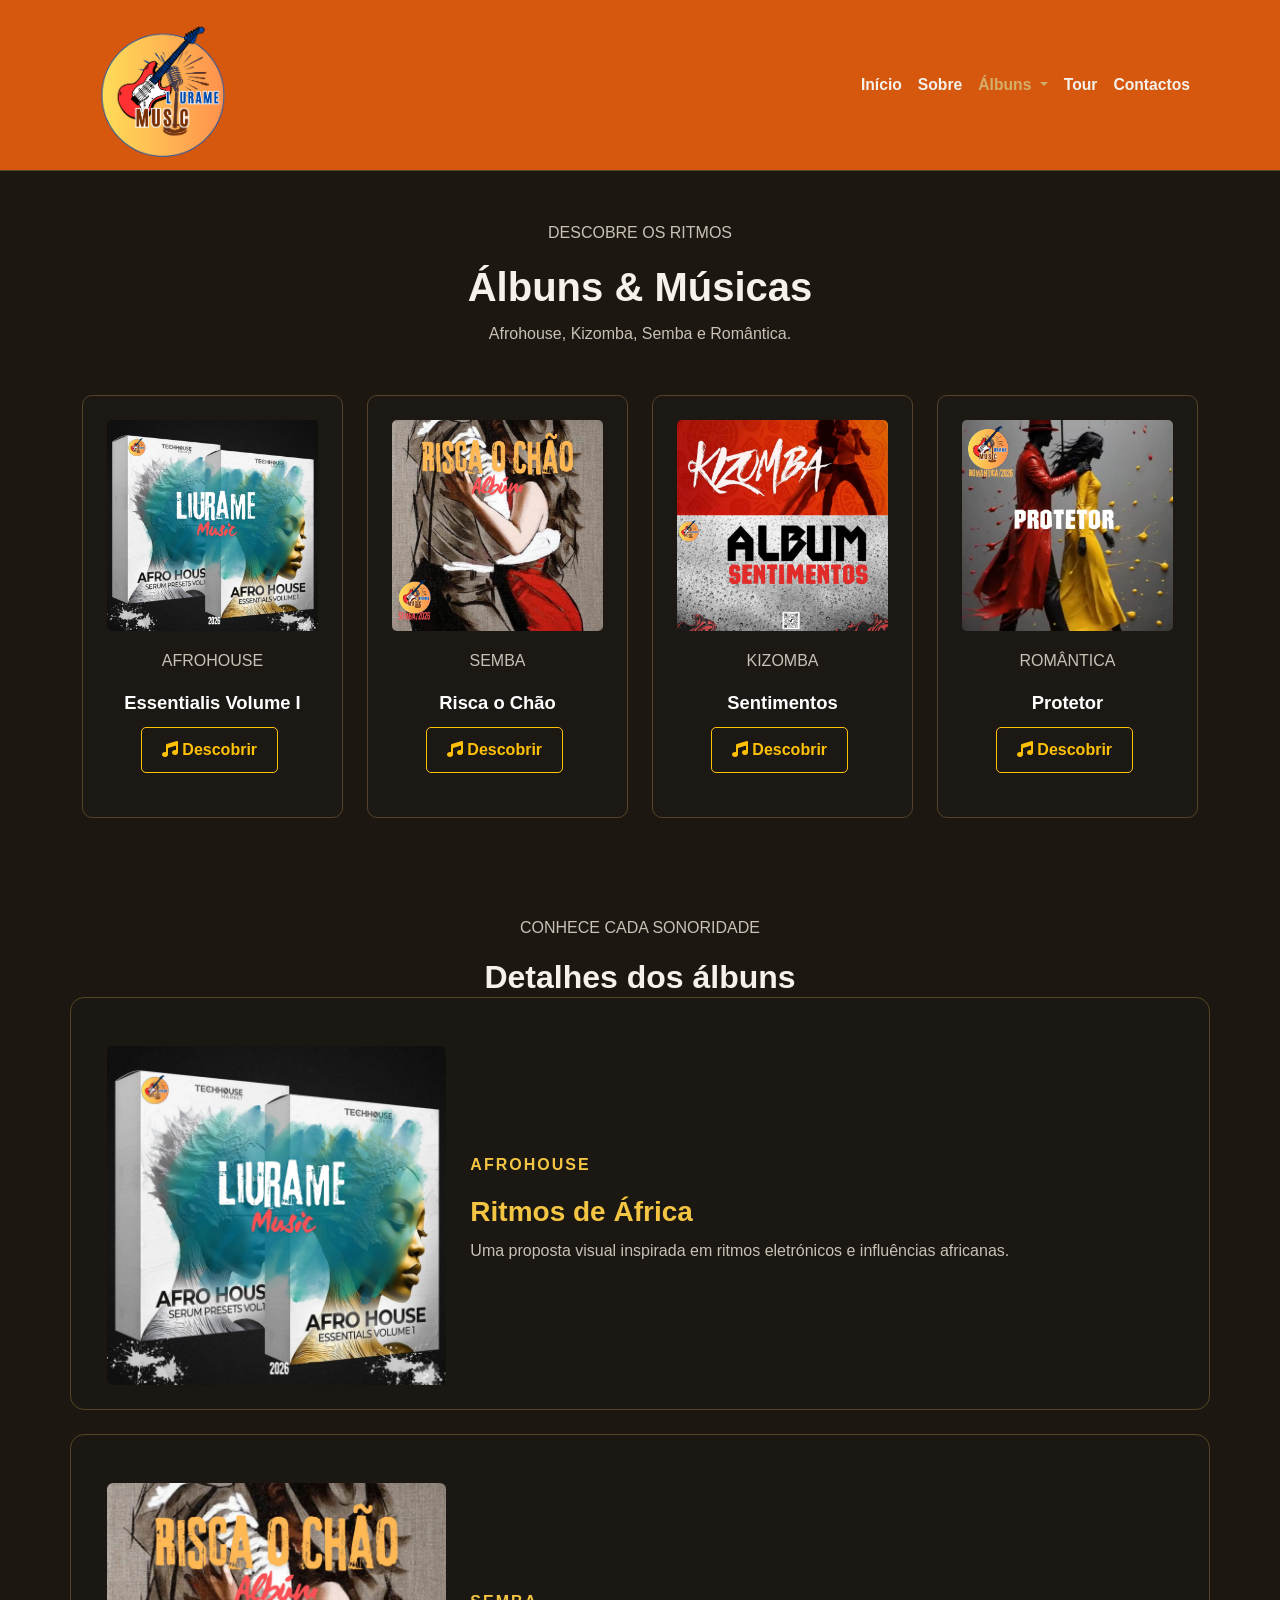
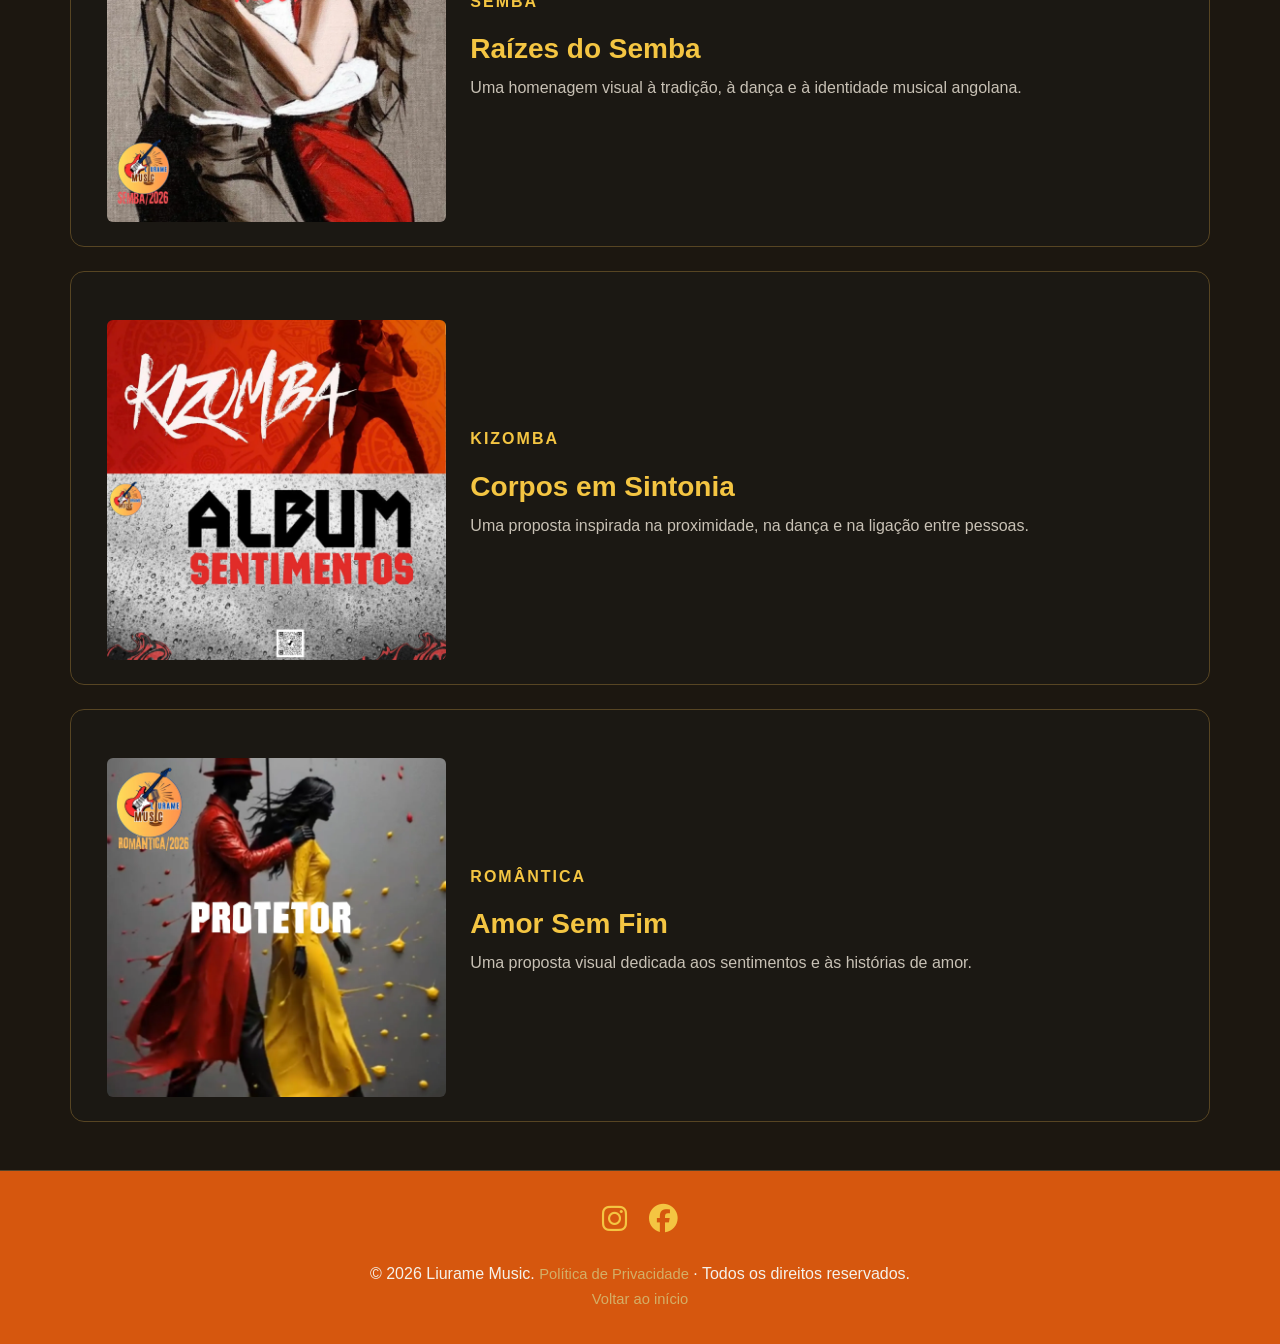
==== albuns.html @ 67ee85dd "melhoramento css1" ====
<!DOCTYPE html>
<html lang="pt">

<head>
  <meta charset="UTF-8">
  <meta name="viewport" content="width=device-width, initial-scale=1.0">

  <title>Álbuns e Músicas | Liurame Music</title>
  <meta name="description"
    content="Explora os estilos musicais da Liurame Music: Afrohouse, Semba, Kizomba e música romântica.">

  <!-- Bootstrap -->
  <link href="https://cdn.jsdelivr.net/npm/bootstrap@5.3.3/dist/css/bootstrap.min.css" rel="stylesheet">

  <!-- Font Awesome -->
  <link rel="stylesheet" href="https://cdnjs.cloudflare.com/ajax/libs/font-awesome/6.5.2/css/all.min.css">

  <!-- CSS personalizado -->
  <link rel="stylesheet" href="musica.css">

  <!-- JavaScript -->
  <script src="musica.js" defer></script>
</head>

<body class="pagina-albuns">

  <!-- CABEÇALHO E MENU -->
  <header>
    <nav class="navbar navbar-expand-lg navbar-dark">
      <div class="container">

        <a class="navbar-brand" href="index.html">
          <img src="imagens/logotipos/logolimusic7.png" alt="Logótipo oficial da Liurame Music" class="logo">
        </a>

        <button class="navbar-toggler" type="button" data-bs-toggle="collapse" data-bs-target="#menuPrincipal"
          aria-controls="menuPrincipal" aria-expanded="false" aria-label="Abrir menu">
          <span class="navbar-toggler-icon"></span>
        </button>

        <div class="collapse navbar-collapse" id="menuPrincipal">
          <ul class="navbar-nav ms-auto">
            <li class="nav-item"><a class="nav-link" href="index.html">Início</a></li>
            <li class="nav-item"><a class="nav-link" href="sobre.html">Sobre</a></li>

            <li class="nav-item dropdown">
              <a class="nav-link dropdown-toggle active" href="albuns.html" id="menuAlbuns" role="button"
                data-bs-toggle="dropdown" aria-expanded="false">
                Álbuns
              </a>

              <ul class="dropdown-menu dropdown-menu-dark" aria-labelledby="menuAlbuns">
                <li>
                  <a class="dropdown-item" href="albuns.html">Todos os álbuns</a>
                </li>
                <li>
                  <a class="dropdown-item" href="albuns.html#afrohouse">Afrohouse</a>
                </li>
                <li>
                  <a class="dropdown-item" href="albuns.html#semba">Semba</a>
                </li>
                <li>
                  <a class="dropdown-item" href="albuns.html#kizomba">Kizomba</a>
                </li>
                <li>
                  <a class="dropdown-item" href="albuns.html#romantica">Romântica</a>
                </li>
              </ul>
            </li>

            <li class="nav-item"><a class="nav-link" href="tour.html">Tour</a></li>
            <li class="nav-item"><a class="nav-link" href="contactos.html">Contactos</a></li>
          </ul>
        </div>

      </div>
    </nav>
  </header>

  <!-- CONTEÚDO PRINCIPAL -->
  <main>

    <section class="container py-5">

      <div class="text-center mb-5">
        <p class="text-uppercase">Descobre os ritmos</p>
        <h1>Álbuns &amp; Músicas</h1>
        <p>Afrohouse, Kizomba, Semba e Romântica.</p>
      </div>

      <div class="row g-4">

        <!-- ÁLBUM AFROHOUSE -->
        <div class="col-6 col-lg-3">
          <article class="card cartao-musica h-100">
            <img src="imagens/capas/albumafro.webp" class="card-img-top"
              alt="Capa ilustrativa do álbum Ritmos de África" loading="lazy">
            <div class="card-body text-center">
              <p class="text-uppercase">Afrohouse</p>
              <h2 class="h5 card-title">Essentialis Volume I </h2>
              <a href="#afrohouse" class="btn btn-outline-warning">
                <i class="fas fa-music"></i> Descobrir
              </a>
            </div>
          </article>
        </div>

        <!-- ÁLBUM SEMBA -->
        <div class="col-6 col-lg-3">
          <article class="card cartao-musica h-100">
            <img src="imagens/capas/albumsemba.webp" class="card-img-top"
              alt="Capa ilustrativa do álbum Raízes do Semba" loading="lazy">
            <div class="card-body text-center">
              <p class="text-uppercase">Semba</p>
              <h2 class="h5 card-title">Risca o Chão</h2>
              <a href="#semba" class="btn btn-outline-warning">
                <i class="fas fa-music"></i> Descobrir
              </a>
            </div>
          </article>
        </div>

        <!-- ÁLBUM KIZOMBA -->
        <div class="col-6 col-lg-3">
          <article class="card cartao-musica h-100">
            <img src="imagens/capas/albumkizomba.webp" class="card-img-top"
              alt="Capa ilustrativa do álbum Corpos em Sintonia" loading="lazy">
            <div class="card-body text-center">
              <p class="text-uppercase">Kizomba</p>
              <h2 class="h5 card-title">Sentimentos</h2>
              <a href="#kizomba" class="btn btn-outline-warning">
                <i class="fas fa-music"></i> Descobrir
              </a>
            </div>
          </article>
        </div>

        <!-- ÁLBUM ROMÂNTICO -->
        <div class="col-6 col-lg-3">
          <article class="card cartao-musica h-100">
            <img src="imagens/capas/albumromantica.webp" class="card-img-top"
              alt="Capa ilustrativa do álbum Amor Sem Fim" loading="lazy">
            <div class="card-body text-center">
              <p class="text-uppercase">Romântica</p>
              <h2 class="h5 card-title">Protetor</h2>
              <a href="#romantica" class="btn btn-outline-warning">
                <i class="fas fa-music"></i> Descobrir
              </a>
            </div>
          </article>
        </div>

      </div>
      <!--
      <p class="text-center mt-4 small">
        Títulos ilustrativos criados para este projeto académico.
      </p> -->

    </section>

    <section class="container py-5" id="detalhes-albuns">
      <div class="text-center mb-4">
        <p class="text-uppercase">Conhece cada sonoridade</p>
        <h2>Detalhes dos álbuns</h2>
      </div>

      <article id="afrohouse" class="detalhe-album row align-items-center g-4 mb-5">
        <div class="col-md-4">
          <img src="imagens/capas/albumafro.webp" class="img-fluid rounded" alt="Capa ilustrativa de Ritmos de África">
        </div>
        <div class="col-md-8">
          <p>AFROHOUSE</p>
          <h3>Ritmos de África</h3>
          <p>Uma proposta visual inspirada em ritmos eletrónicos e influências africanas.</p>
        </div>
      </article>

      <article id="semba" class="detalhe-album row align-items-center g-4 mb-5">
        <div class="col-md-4">
          <img src="imagens/capas/albumsemba.webp" class="img-fluid rounded" alt="Capa ilustrativa de Raízes do Semba">
        </div>
        <div class="col-md-8">
          <p>SEMBA</p>
          <h3>Raízes do Semba</h3>
          <p>Uma homenagem visual à tradição, à dança e à identidade musical angolana.</p>
        </div>
      </article>

      <article id="kizomba" class="detalhe-album row align-items-center g-4 mb-5">
        <div class="col-md-4">
          <img src="imagens/capas/albumkizomba.webp" class="img-fluid rounded"
            alt="Capa ilustrativa de Corpos em Sintonia">
        </div>
        <div class="col-md-8">
          <p>KIZOMBA</p>
          <h3>Corpos em Sintonia</h3>
          <p>Uma proposta inspirada na proximidade, na dança e na ligação entre pessoas.</p>
        </div>
      </article>

      <article id="romantica" class="detalhe-album row align-items-center g-4">
        <div class="col-md-4">
          <img src="imagens/capas/albumromantica.webp" class="img-fluid rounded" alt="Capa ilustrativa de Amor Sem Fim">
        </div>
        <div class="col-md-8">
          <p>ROMÂNTICA</p>
          <h3>Amor Sem Fim</h3>
          <p>Uma proposta visual dedicada aos sentimentos e às histórias de amor.</p>
        </div>
      </article>


    </section>

  </main>

  <!-- RODAPÉ -->
  <footer class="rodape text-center py-4">
    <div class="redes-sociais mb-3">
      <a href="https://www.instagram.com/liuramesabores?igsh=MXJxaG44bmI0d2Y3aQ==" target="_blank"
        rel="noopener noreferrer" aria-label="Instagram de Liurame Music">
        <i class="fa-brands fa-instagram"></i>
      </a>

      <a href="https://www.facebook.com/liurame" target="_blank" rel="noopener noreferrer"
        aria-label="Facebook de Liurame Music">
        <i class="fa-brands fa-facebook"></i>
      </a>
    </div>
    © <span id="ano_atual"></span> Liurame Music.
    <a href="documentos/politica-privacidade.pdf" target="_blank" rel="noopener noreferrer">Política de
      Privacidade</a> · Todos os direitos reservados.
    <p><a href="index.html" class="text-decoration-none">Voltar ao início</a></p>
  </footer>

  <!-- Bootstrap JavaScript -->
  <script src="https://cdn.jsdelivr.net/npm/bootstrap@5.3.3/dist/js/bootstrap.bundle.min.js"></script>

</body>

</html>
---- musica.css ----
/* ==========================================
   LIURAME MUSIC — CSS PRINCIPAL
   Tema: escuro, dourado e responsivo
   ========================================== */

/* 1. CORES E CONFIGURAÇÕES */
:root {
  --cor-fundo-body: #11100e;
  --cor-fundo-secundario: #1c1915;
  --cor-dourada: #d4af67;
  --cor-dourada-hover: #f0d18d;
  --cor-texto: #f5f2eb;
  --cor-texto-secundario: #c8c1b5;
  --cor-borda: #554329;
  --cor-rodape: #d6570e;
}

* {
  box-sizing: border-box;
}

html {
  scroll-behavior: smooth;
  scroll-padding-top: 90px;
}

body {
  margin: 0;
  background-color: var(--cor-fundo-body);
  color: var(--cor-texto);
  font-family: Arial, Helvetica, sans-serif;
  font-size: 16px;
  line-height: 1.7;
  overflow-wrap: break-word;
}

img {
  max-width: 100%;
}

h1,
h2,
h3,
h4,
h5 {
  color: var(--cor-texto);
  font-weight: 700;
  line-height: 1.25;
}

h2 {
  margin-bottom: 18px;
}

p {
  color: var(--cor-texto-secundario);
}

a {
  color: var(--cor-dourada);
  text-decoration: none;
  transition: color 0.25s ease;
}

a:hover {
  color: var(--cor-dourada-hover);
}

:focus-visible {
  outline: 2px solid var(--cor-dourada);
  outline-offset: 4px;
}

/* 2. FUNDO INDIVIDUAL DE CADA PÁGINA */

body.pagina-inicio {
  background-color: #d6570e;
}

body.pagina-sobre {
  background-color: #191510;
}

body.pagina-albuns {
  background-color: #1c1710;
}

body.pagina-tour {
  background-color: #17120d;
  color: #f5f5f5;
}

body.pagina-contactos {
  background-color: #111111;
}

/* 3. CABEÇALHO E LOGÓTIPO */

header {
  background-color: #d6570e;
  border-bottom: 1px solid var(--cor-borda);
}

.logo {
  display: block;
  width: 160px;
  max-width: 100%;
  height: auto;
  object-fit: contain;
}

/* 4. MENU DE NAVEGAÇÃO */

.navbar {
  padding: 8px 0;
}

.navbar .nav-link {
  padding: 10px 12px;
  color: var(--cor-texto);
  font-size: 0.98rem;
  font-weight: 600;
  transition: color 0.25s ease;
}

.navbar .nav-link:hover,
.navbar .nav-link:focus,
.navbar .nav-link.active {
  color: var(--cor-dourada) !important;
}

.navbar .navbar-toggler {
  border-color: var(--cor-dourada);
}

.navbar .navbar-toggler:focus {
  box-shadow: 0 0 0 0.2rem rgb(212 175 103 / 30%);
}

.navbar .dropdown-menu {
  background-color: #191510;
  border: 1px solid var(--cor-borda);
  border-radius: 8px;
  padding: 8px;
}

.navbar .dropdown-item {
  padding: 9px 14px;
  color: var(--cor-texto);
  border-radius: 4px;
}

.navbar .dropdown-item:hover,
.navbar .dropdown-item:focus {
  background-color: var(--cor-dourada);
  color: #17120d;
}

/* 5. SECÇÃO PRINCIPAL / HERO */

.hero {
  position: relative;
  padding: 48px 0;
  background: linear-gradient(135deg, #211b12, #11100e);
  border-bottom: 1px solid var(--cor-borda);
}

/* Mantém a imagem inteira, sem a cortar */
.hero img {
  display: block;
  max-width: 100%;
  height: auto;
  object-fit: contain;
}

.hero h1 {
  margin: 10px 0 20px;
  font-size: clamp(2rem, 4.5vw, 4rem);
  line-height: 1.15;
  letter-spacing: -0.7px;
}

.hero h2 {
  font-size: clamp(1.4rem, 3vw, 2.2rem);
}

.hero p {
  max-width: 680px;
}

.pagina-inicio .hero {
  background: linear-gradient(135deg, #211b12, #11100e);
}

.pagina-sobre .hero {
  background: linear-gradient(135deg, #302219, #191510);
}

.pagina-albuns .hero {
  background: linear-gradient(135deg, #251c17, #100f12);
}

.pagina-tour .hero {
  background: linear-gradient(135deg, #382610, #17120d);
}

.pagina-contactos .hero {
  background: linear-gradient(135deg, #292319, #111111);
}

/* 6. TEXTOS DE DESTAQUE */

.texto-destaque {
  margin-bottom: 12px;
  color: var(--cor-dourada);
  font-size: 0.8rem;
  font-weight: 700;
  letter-spacing: 2.5px;
  text-transform: uppercase;
}

.texto-intro {
  max-width: 650px;
  margin-bottom: 24px;
  font-size: 1.08rem;
  line-height: 1.8;
}

/* 7. BOTÕES */

.btn {
  margin: 4px 6px 4px 0;
  padding: 10px 20px;
  border-radius: 5px;
  font-weight: 600;
  transition:
    background-color 0.25s ease,
    color 0.25s ease,
    border-color 0.25s ease,
    transform 0.25s ease;
}

.btn-dourado,
.btn-warning {
  color: #17120d;
  background-color: var(--cor-dourada);
  border-color: var(--cor-dourada);
}

.btn-dourado:hover,
.btn-warning:hover {
  color: #17120d;
  background-color: var(--cor-dourada-hover);
  border-color: var(--cor-dourada-hover);
  transform: translateY(-2px);
}

.btn-outline-light:hover {
  color: #17120d;
}

/* 8. SECÇÕES E ESPAÇAMENTO */

section {
  position: relative;
}

.destaques {
  padding-top: 60px;
  padding-bottom: 65px;
}

.destaques > .text-center {
  margin-bottom: 32px;
}

.redes-destaque {
  padding-top: 40px;
  padding-bottom: 40px;
  background-color: var(--cor-fundo-secundario);
  border-top: 1px solid var(--cor-borda);
  border-bottom: 1px solid var(--cor-borda);
}

/* 9. CARTÕES DE MÚSICA E ÁLBUNS */

.cartao-musica {
  height: 100%;
  padding: 24px;
  background-color: var(--cor-fundo-secundario);
  border: 1px solid var(--cor-borda);
  border-radius: 10px;
  overflow: hidden;
  transition:
    transform 0.25s ease,
    border-color 0.25s ease,
    box-shadow 0.25s ease;
}

.cartao-musica:hover {
  transform: translateY(-4px);
  border-color: var(--cor-dourada);
  box-shadow: 0 10px 24px rgb(0 0 0 / 22%);
}

.cartao-musica img {
  display: block;
  width: 100%;
  height: auto;
  border-radius: 5px;
}

.cartao-musica h3 {
  margin-bottom: 12px;
  font-size: clamp(1.15rem, 2vw, 1.4rem);
  line-height: 1.35;
  overflow-wrap: normal;
  word-break: normal;
  hyphens: none;
}

.cartao-musica p {
  margin-bottom: 18px;
}

.cartao-musica a {
  font-weight: 600;
}

.icone-cartao {
  display: inline-block;
  margin-bottom: 16px;
  color: var(--cor-dourada);
  font-size: 2rem;
}

.card-title {
  color: #ffffff;
  font-size: 1.15rem;
  font-weight: 700;
}

/* 10. REDES SOCIAIS */

.icone-social {
  display: inline-flex;
  width: 46px;
  height: 46px;
  align-items: center;
  justify-content: center;
  margin: 8px 5px 0;
  color: var(--cor-dourada);
  border: 1px solid var(--cor-borda);
  border-radius: 50%;
  font-size: 1.25rem;
  transition: all 0.25s ease;
}

.icone-social:hover {
  color: #17120d;
  background-color: var(--cor-dourada);
  border-color: var(--cor-dourada);
  transform: translateY(-3px);
}

.separador {
  margin: 0 8px;
  color: var(--cor-texto-secundario);
}

/* 11. FORMULÁRIO DE CONTACTOS */

.pagina-contactos .form-label {
  color: var(--cor-texto);
  font-weight: 600;
}

.pagina-contactos .form-control,
.pagina-contactos .form-select {
  min-height: 46px;
  padding: 10px 12px;
  color: #ffffff;
  background-color: #1b1a18;
  border: 1px solid #777064;
  border-radius: 7px;
}

.pagina-contactos textarea.form-control {
  min-height: 140px;
}

.pagina-contactos .form-control::placeholder {
  color: #c4bfb5;
}

.pagina-contactos .form-control:focus,
.pagina-contactos .form-select:focus {
  color: #ffffff;
  background-color: #1b1a18;
  border-color: var(--cor-dourada);
  box-shadow: 0 0 0 0.2rem rgb(212 175 103 / 25%);
}

.pagina-contactos .form-control option,
.pagina-contactos .form-select option {
  color: #ffffff;
  background-color: #1b1a18;
}

#mensagem_sucesso {
  margin-top: 18px;
  padding: 14px;
  color: #d8f3dc;
  background-color: #17351e;
  border: 1px solid #347446;
  border-radius: 6px;
}

/* 12. RODAPÉ */

.rodape {
  padding: 26px 0;
  background-color: var(--cor-rodape);
  border-top: 1px solid var(--cor-borda);
}

.rodape p {
  margin-bottom: 8px;
  color: var(--cor-texto-secundario);
  font-size: 0.92rem;
}

.rodape a {
  color: var(--cor-dourada);
  font-size: 0.92rem;
}

.rodape a:hover {
  color: #ffffff;
}

/* 13. TABLETS */

@media (max-width: 991.98px) {
  .logo {
    width: 145px;
  }

  .navbar .nav-link {
    padding: 9px 8px;
  }

  .hero {
    padding: 38px 0;
  }

  .destaques {
    padding-top: 48px;
    padding-bottom: 48px;
  }
}

/* 14. TELEMÓVEIS */

@media (max-width: 767.98px) {
  body {
    font-size: 16px;
  }

  .logo {
    width: 125px;
  }

  .navbar {
    padding-top: 5px;
    padding-bottom: 5px;
  }

  .navbar .navbar-nav {
    gap: 0;
    padding-top: 8px;
  }

  .navbar .nav-link {
    padding: 8px 10px !important;
    font-size: 0.95rem;
  }

  .navbar .dropdown-menu {
    margin-bottom: 8px;
  }

  .hero {
    min-height: 0;
    padding: 30px 0 !important;
  }

  .hero h1 {
    margin: 10px 0 16px;
    font-size: clamp(1.9rem, 7vw, 3rem);
    letter-spacing: -0.5px;
  }

  .hero h2 {
    font-size: clamp(1.35rem, 5vw, 1.8rem);
  }

  .hero img {
    max-height: 360px;
    width: 100%;
    object-fit: contain;
  }

  .texto-intro {
    font-size: 1rem;
    line-height: 1.7;
  }

  .btn {
    margin-bottom: 8px;
  }

  .destaques {
    padding-top: 38px;
    padding-bottom: 38px;
  }

  .cartao-musica {
    padding: 18px;
  }

  .cartao-musica h3 {
    font-size: 1.2rem;
  }

  .cartao-musica p {
    font-size: 0.97rem;
    line-height: 1.6;
  }

  .rodape {
    padding: 22px 0;
  }

  .rodape p,
  .rodape a {
    font-size: 0.88rem;
  }
}

/* 15. ECRÃS MUITO PEQUENOS */

@media (max-width: 380px) {
  .hero {
    padding: 24px 0 !important;
  }

  .hero h1 {
    font-size: 1.85rem;
  }

  .cartao-musica {
    padding: 15px;
  }

  .cartao-musica h3 {
    font-size: 1.1rem;
  }

  .btn {
    padding: 9px 14px;
    font-size: 0.92rem;
  }
}

/* 16. ACESSIBILIDADE: REDUZIR ANIMAÇÕES */

@media (prefers-reduced-motion: reduce) {
  html {
    scroll-behavior: auto;
  }

  *,
  *::before,
  *::after {
    scroll-behavior: auto !important;
    animation-duration: 0.01ms !important;
    transition-duration: 0.01ms !important;
  }

  .detalhe-album {
    padding: 24px;
    background: #1b1813;
    border: 1px solid #574523;
    border-radius: 14px;
    scroll-margin-top: 100px;
  }

  .detalhe-album img {
    width: 100%;
    max-height: 340px;
    object-fit: cover;
  }

  .detalhe-album h3 {
    color: #f4c542;
  }

  .detalhe-album > div > p:first-child {
    color: #f4c542;
    font-weight: 700;
    letter-spacing: 2px;
  }
}

.detalhe-album {
  padding: 24px;
  background: #1b1813;
  border: 1px solid #574523;
  border-radius: 14px;
  scroll-margin-top: 100px;
}

.detalhe-album img {
  width: 100%;
  max-height: 340px;
  object-fit: cover;
}

.detalhe-album h3 {
  color: #f4c542;
}

.detalhe-album > div > p:first-child {
  color: #f4c542;
  font-weight: 700;
  letter-spacing: 2px;
}

.redes-sociais {
  display: flex;
  justify-content: center;
  align-items: center;
  gap: 22px;
}

.redes-sociais a {
  color: #f4c542;
  font-size: 1.8rem;
  text-decoration: none;
  transition:
    color 0.2s ease,
    transform 0.2s ease;
}

.redes-sociais a:hover,
.redes-sociais a:focus {
  color: #ffdc7a;
  transform: translateY(-3px);
}

/* Evita dividir palavras a meio */
.pagina-albuns h1,
.pagina-albuns h2,
.pagina-albuns h3,
.pagina-albuns p,
.pagina-albuns a {
  word-break: normal;
  overflow-wrap: normal;
  hyphens: none;
}

/* Títulos dos cartões */
.pagina-albuns .cartao-musica h3 {
  font-size: clamp(1.15rem, 4vw, 1.5rem);
  line-height: 1.3;
  white-space: normal;
}

/* Mais espaço para o conteúdo dos cartões */
.pagina-albuns .cartao-musica .p-4 {
  padding: 1.25rem !important;
  min-width: 0;
}

/* Melhor disposição no telemóvel */
@media (max-width: 575.98px) {
  .pagina-albuns .cartao-musica h3 {
    font-size: 1.2rem;
  }

  .pagina-albuns .cartao-musica p {
    font-size: 1rem;
    line-height: 1.6;
  }

  .pagina-albuns .cartao-musica .btn {
    white-space: normal;
  }
}
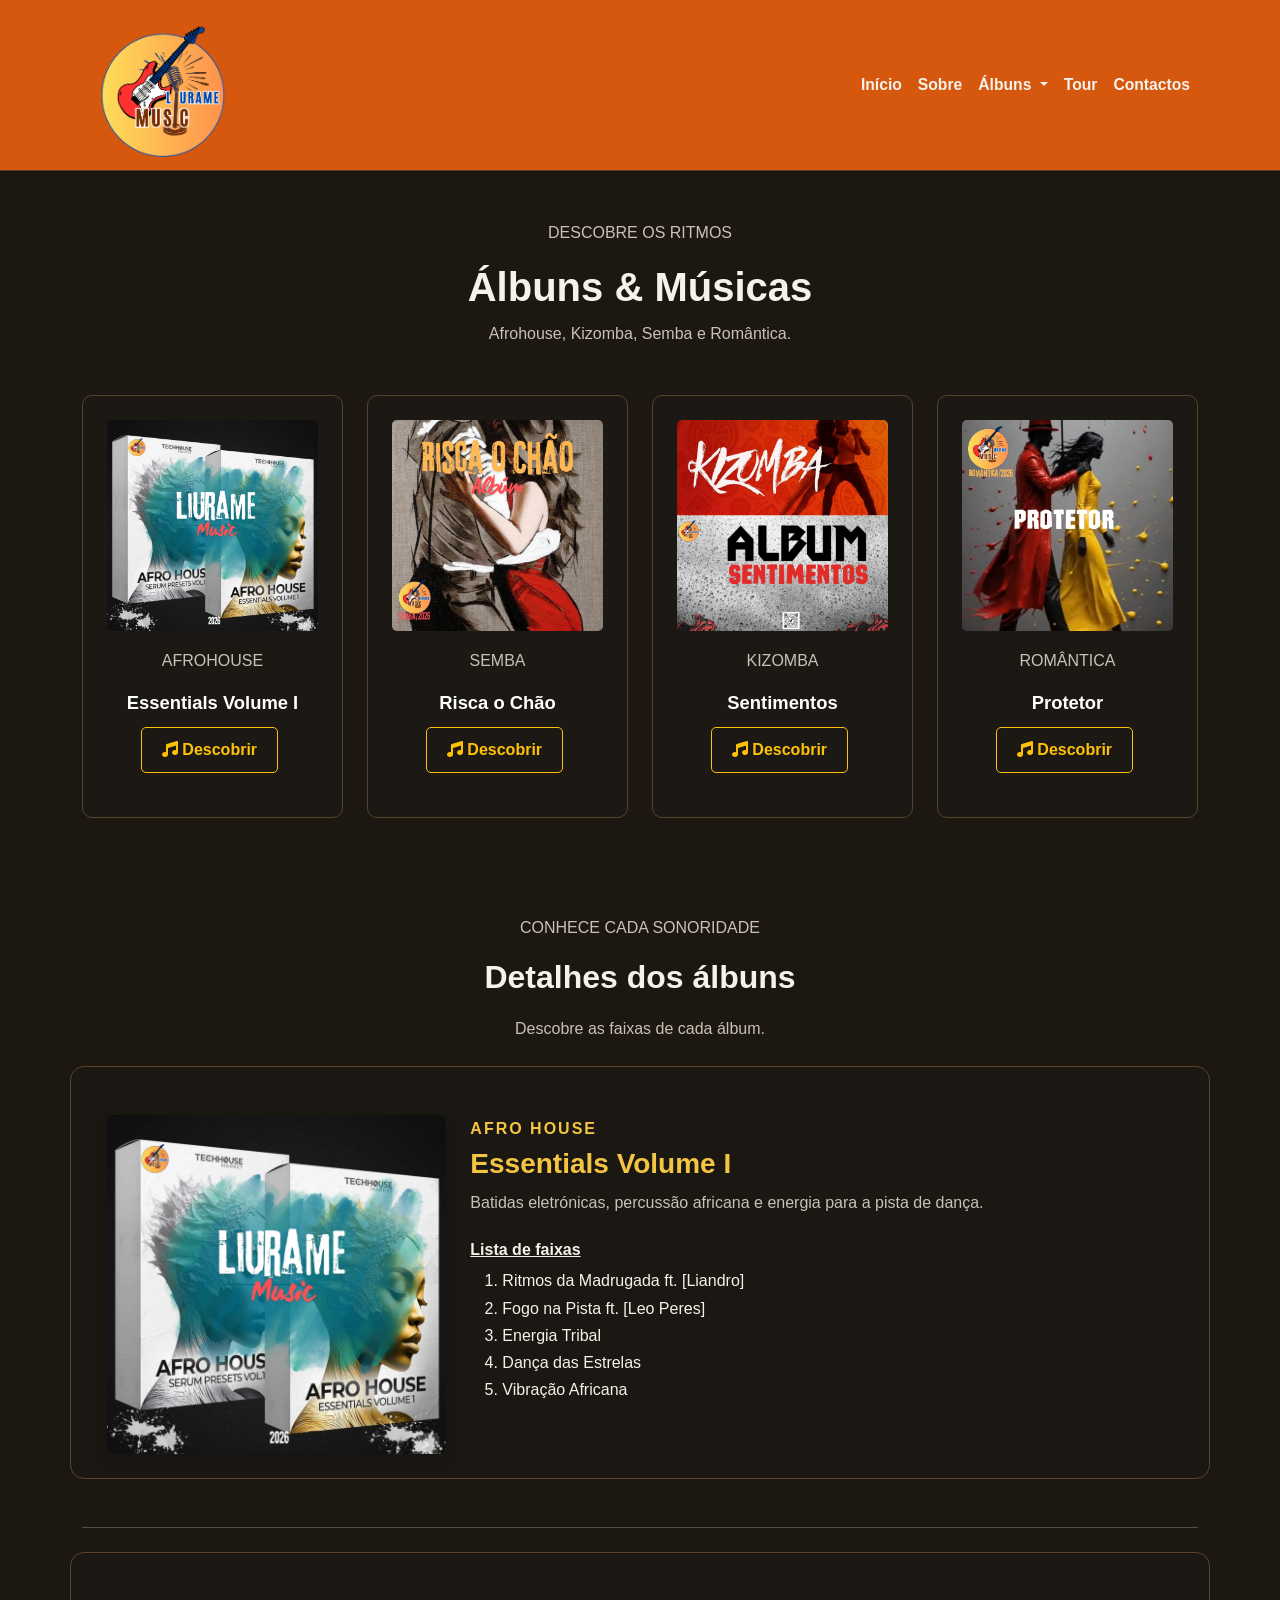
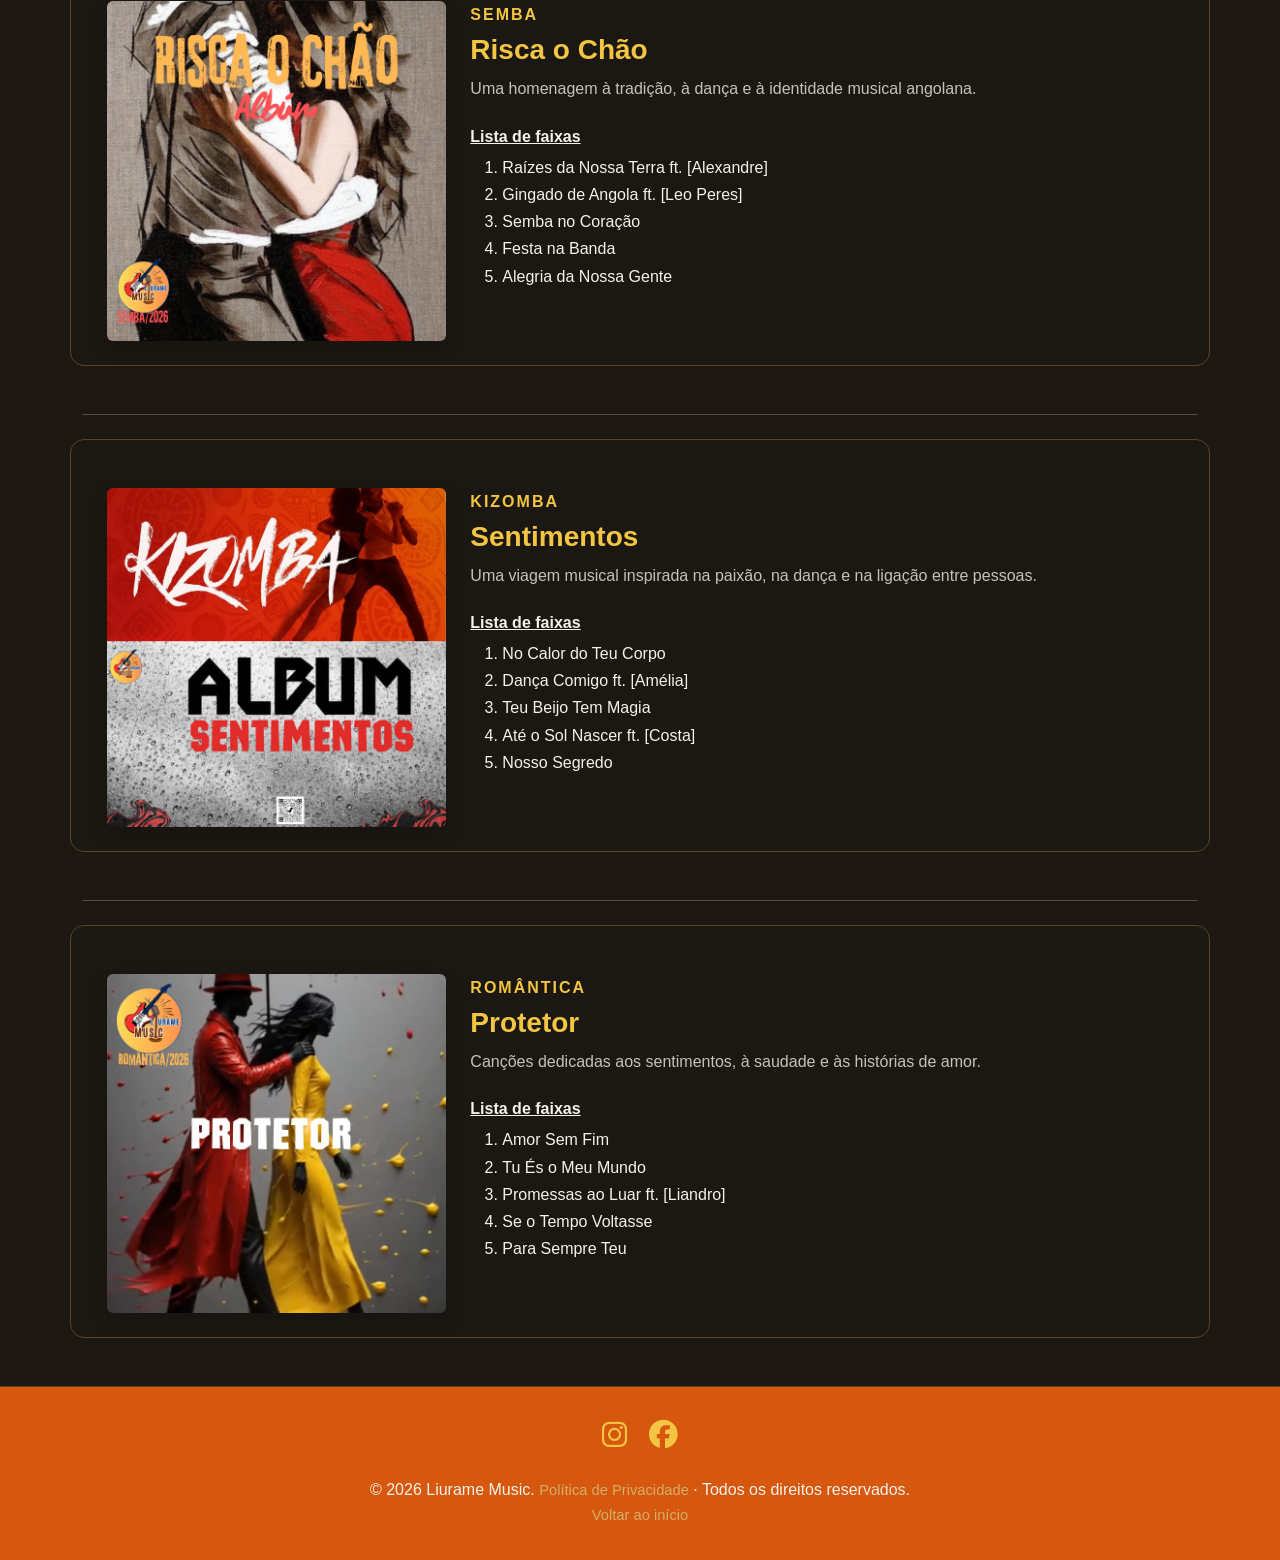
==== commit 8eb2e577: "melhoramento css2" ====
--- a/albuns.html
+++ b/albuns.html
@@ -44,7 +44,7 @@
             <li class="nav-item"><a class="nav-link" href="sobre.html">Sobre</a></li>
 
             <li class="nav-item dropdown">
-              <a class="nav-link dropdown-toggle active" href="albuns.html" id="menuAlbuns" role="button"
+              <a class="nav-link dropdown-toggle" href="albuns.html" id="menuAlbuns" role="button"
                 data-bs-toggle="dropdown" aria-expanded="false">
                 Álbuns
               </a>
@@ -93,11 +93,11 @@
         <!-- ÁLBUM AFROHOUSE -->
         <div class="col-6 col-lg-3">
           <article class="card cartao-musica h-100">
-            <img src="imagens/capas/albumafro.webp" class="card-img-top"
-              alt="Capa ilustrativa do álbum Ritmos de África" loading="lazy">
+            <img src="imagens/capas/albumafro.webp" class="card-img-top" alt="Capa ilustrativa do álbum Essentials"
+              loading="lazy">
             <div class="card-body text-center">
               <p class="text-uppercase">Afrohouse</p>
-              <h2 class="h5 card-title">Essentialis Volume I </h2>
+              <h2 class="h5 card-title">Essentials Volume I </h2>
               <a href="#afrohouse" class="btn btn-outline-warning">
                 <i class="fas fa-music"></i> Descobrir
               </a>
@@ -108,8 +108,8 @@
         <!-- ÁLBUM SEMBA -->
         <div class="col-6 col-lg-3">
           <article class="card cartao-musica h-100">
-            <img src="imagens/capas/albumsemba.webp" class="card-img-top"
-              alt="Capa ilustrativa do álbum Raízes do Semba" loading="lazy">
+            <img src="imagens/capas/albumsemba.webp" class="card-img-top" alt="Capa ilustrativa do álbum Essentials"
+              loading="lazy">
             <div class="card-body text-center">
               <p class="text-uppercase">Semba</p>
               <h2 class="h5 card-title">Risca o Chão</h2>
@@ -123,8 +123,8 @@
         <!-- ÁLBUM KIZOMBA -->
         <div class="col-6 col-lg-3">
           <article class="card cartao-musica h-100">
-            <img src="imagens/capas/albumkizomba.webp" class="card-img-top"
-              alt="Capa ilustrativa do álbum Corpos em Sintonia" loading="lazy">
+            <img src="imagens/capas/albumkizomba.webp" class="card-img-top" alt="Capa ilustrativa do álbum Sentimentos"
+              loading="lazy">
             <div class="card-body text-center">
               <p class="text-uppercase">Kizomba</p>
               <h2 class="h5 card-title">Sentimentos</h2>
@@ -138,8 +138,8 @@
         <!-- ÁLBUM ROMÂNTICO -->
         <div class="col-6 col-lg-3">
           <article class="card cartao-musica h-100">
-            <img src="imagens/capas/albumromantica.webp" class="card-img-top"
-              alt="Capa ilustrativa do álbum Amor Sem Fim" loading="lazy">
+            <img src="imagens/capas/albumromantica.webp" class="card-img-top" alt="Capa ilustrativa do álbum Protetor"
+              loading="lazy">
             <div class="card-body text-center">
               <p class="text-uppercase">Romântica</p>
               <h2 class="h5 card-title">Protetor</h2>
@@ -158,57 +158,120 @@
 
     </section>
 
+
     <section class="container py-5" id="detalhes-albuns">
-      <div class="text-center mb-4">
+
+      <div class="text-center mb-5">
         <p class="text-uppercase">Conhece cada sonoridade</p>
         <h2>Detalhes dos álbuns</h2>
+        <p>Descobre as faixas de cada álbum.</p>
       </div>
 
-      <article id="afrohouse" class="detalhe-album row align-items-center g-4 mb-5">
-        <div class="col-md-4">
-          <img src="imagens/capas/albumafro.webp" class="img-fluid rounded" alt="Capa ilustrativa de Ritmos de África">
-        </div>
-        <div class="col-md-8">
-          <p>AFROHOUSE</p>
-          <h3>Ritmos de África</h3>
-          <p>Uma proposta visual inspirada em ritmos eletrónicos e influências africanas.</p>
-        </div>
+      <!-- ÁLBUM AFRO HOUSE -->
+      <article id="afrohouse" class="detalhe-album row align-items-start g-4 mb-5">
+
+        <div class="col-5 col-md-4">
+          <img src="imagens/capas/albumafro.webp" class="img-fluid rounded shadow"
+            alt="Capa do álbum Essentials Volume I" loading="lazy">
+        </div>
+
+        <div class="col-7 col-md-8">
+          <p class="text-uppercase mb-1">Afro House</p>
+          <h3>Essentials Volume I</h3>
+          <p>Batidas eletrónicas, percussão africana e energia para a pista de dança.</p>
+
+          <h4 class="h6 mt-4">Lista de faixas</h4>
+          <ol class="lista-faixas">
+            <li>Ritmos da Madrugada ft. [Liandro]</li>
+            <li>Fogo na Pista ft. [Leo Peres]</li>
+            <li>Energia Tribal</li>
+            <li>Dança das Estrelas</li>
+            <li>Vibração Africana</li>
+          </ol>
+        </div>
+
       </article>
 
-      <article id="semba" class="detalhe-album row align-items-center g-4 mb-5">
-        <div class="col-md-4">
-          <img src="imagens/capas/albumsemba.webp" class="img-fluid rounded" alt="Capa ilustrativa de Raízes do Semba">
-        </div>
-        <div class="col-md-8">
-          <p>SEMBA</p>
-          <h3>Raízes do Semba</h3>
-          <p>Uma homenagem visual à tradição, à dança e à identidade musical angolana.</p>
-        </div>
+      <hr class="my-5">
+
+      <!-- ÁLBUM SEMBA -->
+      <article id="semba" class="detalhe-album row align-items-start g-4 mb-5">
+
+        <div class="col-5 col-md-4">
+          <img src="imagens/capas/albumsemba.webp" class="img-fluid rounded shadow" alt="Capa do álbum Risca o Chão"
+            loading="lazy">
+        </div>
+
+        <div class="col-7 col-md-8">
+          <p class="text-uppercase mb-1">Semba</p>
+          <h3>Risca o Chão</h3>
+          <p>Uma homenagem à tradição, à dança e à identidade musical angolana.</p>
+
+          <h4 class="h6 mt-4">Lista de faixas</h4>
+          <ol class="lista-faixas">
+            <li>Raízes da Nossa Terra ft. [Alexandre]</li>
+            <li>Gingado de Angola ft. [Leo Peres]</li>
+            <li>Semba no Coração</li>
+            <li>Festa na Banda</li>
+            <li>Alegria da Nossa Gente</li>
+          </ol>
+        </div>
+
       </article>
 
-      <article id="kizomba" class="detalhe-album row align-items-center g-4 mb-5">
-        <div class="col-md-4">
-          <img src="imagens/capas/albumkizomba.webp" class="img-fluid rounded"
-            alt="Capa ilustrativa de Corpos em Sintonia">
-        </div>
-        <div class="col-md-8">
-          <p>KIZOMBA</p>
-          <h3>Corpos em Sintonia</h3>
-          <p>Uma proposta inspirada na proximidade, na dança e na ligação entre pessoas.</p>
-        </div>
+      <hr class="my-5">
+
+      <!-- ÁLBUM KIZOMBA -->
+      <article id="kizomba" class="detalhe-album row align-items-start g-4 mb-5">
+
+        <div class="col-5 col-md-4">
+          <img src="imagens/capas/albumkizomba.webp" class="img-fluid rounded shadow" alt="Capa do álbum Sentimentos"
+            loading="lazy">
+        </div>
+
+        <div class="col-7 col-md-8">
+          <p class="text-uppercase mb-1">Kizomba</p>
+          <h3>Sentimentos</h3>
+          <p>Uma viagem musical inspirada na paixão, na dança e na ligação entre pessoas.</p>
+
+          <h4 class="h6 mt-4">Lista de faixas</h4>
+          <ol class="lista-faixas">
+            <li>No Calor do Teu Corpo</li>
+            <li>Dança Comigo ft. [Amélia]</li>
+            <li>Teu Beijo Tem Magia</li>
+            <li>Até o Sol Nascer ft. [Costa]</li>
+            <li>Nosso Segredo</li>
+          </ol>
+        </div>
+
       </article>
 
-      <article id="romantica" class="detalhe-album row align-items-center g-4">
-        <div class="col-md-4">
-          <img src="imagens/capas/albumromantica.webp" class="img-fluid rounded" alt="Capa ilustrativa de Amor Sem Fim">
-        </div>
-        <div class="col-md-8">
-          <p>ROMÂNTICA</p>
-          <h3>Amor Sem Fim</h3>
-          <p>Uma proposta visual dedicada aos sentimentos e às histórias de amor.</p>
-        </div>
+      <hr class="my-5">
+
+      <!-- ÁLBUM ROMÂNTICA -->
+      <article id="romantica" class="detalhe-album row align-items-start g-4">
+
+        <div class="col-5 col-md-4">
+          <img src="imagens/capas/albumromantica.webp" class="img-fluid rounded shadow" alt="Capa do álbum Protetor"
+            loading="lazy">
+        </div>
+
+        <div class="col-7 col-md-8">
+          <p class="text-uppercase mb-1">Romântica</p>
+          <h3>Protetor</h3>
+          <p>Canções dedicadas aos sentimentos, à saudade e às histórias de amor.</p>
+
+          <h4 class="h6 mt-4">Lista de faixas</h4>
+          <ol class="lista-faixas">
+            <li>Amor Sem Fim</li>
+            <li>Tu És o Meu Mundo</li>
+            <li>Promessas ao Luar ft. [Liandro]</li>
+            <li>Se o Tempo Voltasse</li>
+            <li>Para Sempre Teu</li>
+          </ol>
+        </div>
+
       </article>
-
 
     </section>
 
--- a/musica.css
+++ b/musica.css
@@ -698,3 +698,8 @@
     white-space: normal;
   }
 }
+
+.detalhe-album h4 {
+  font-weight: bold;
+  text-decoration: underline;
+}
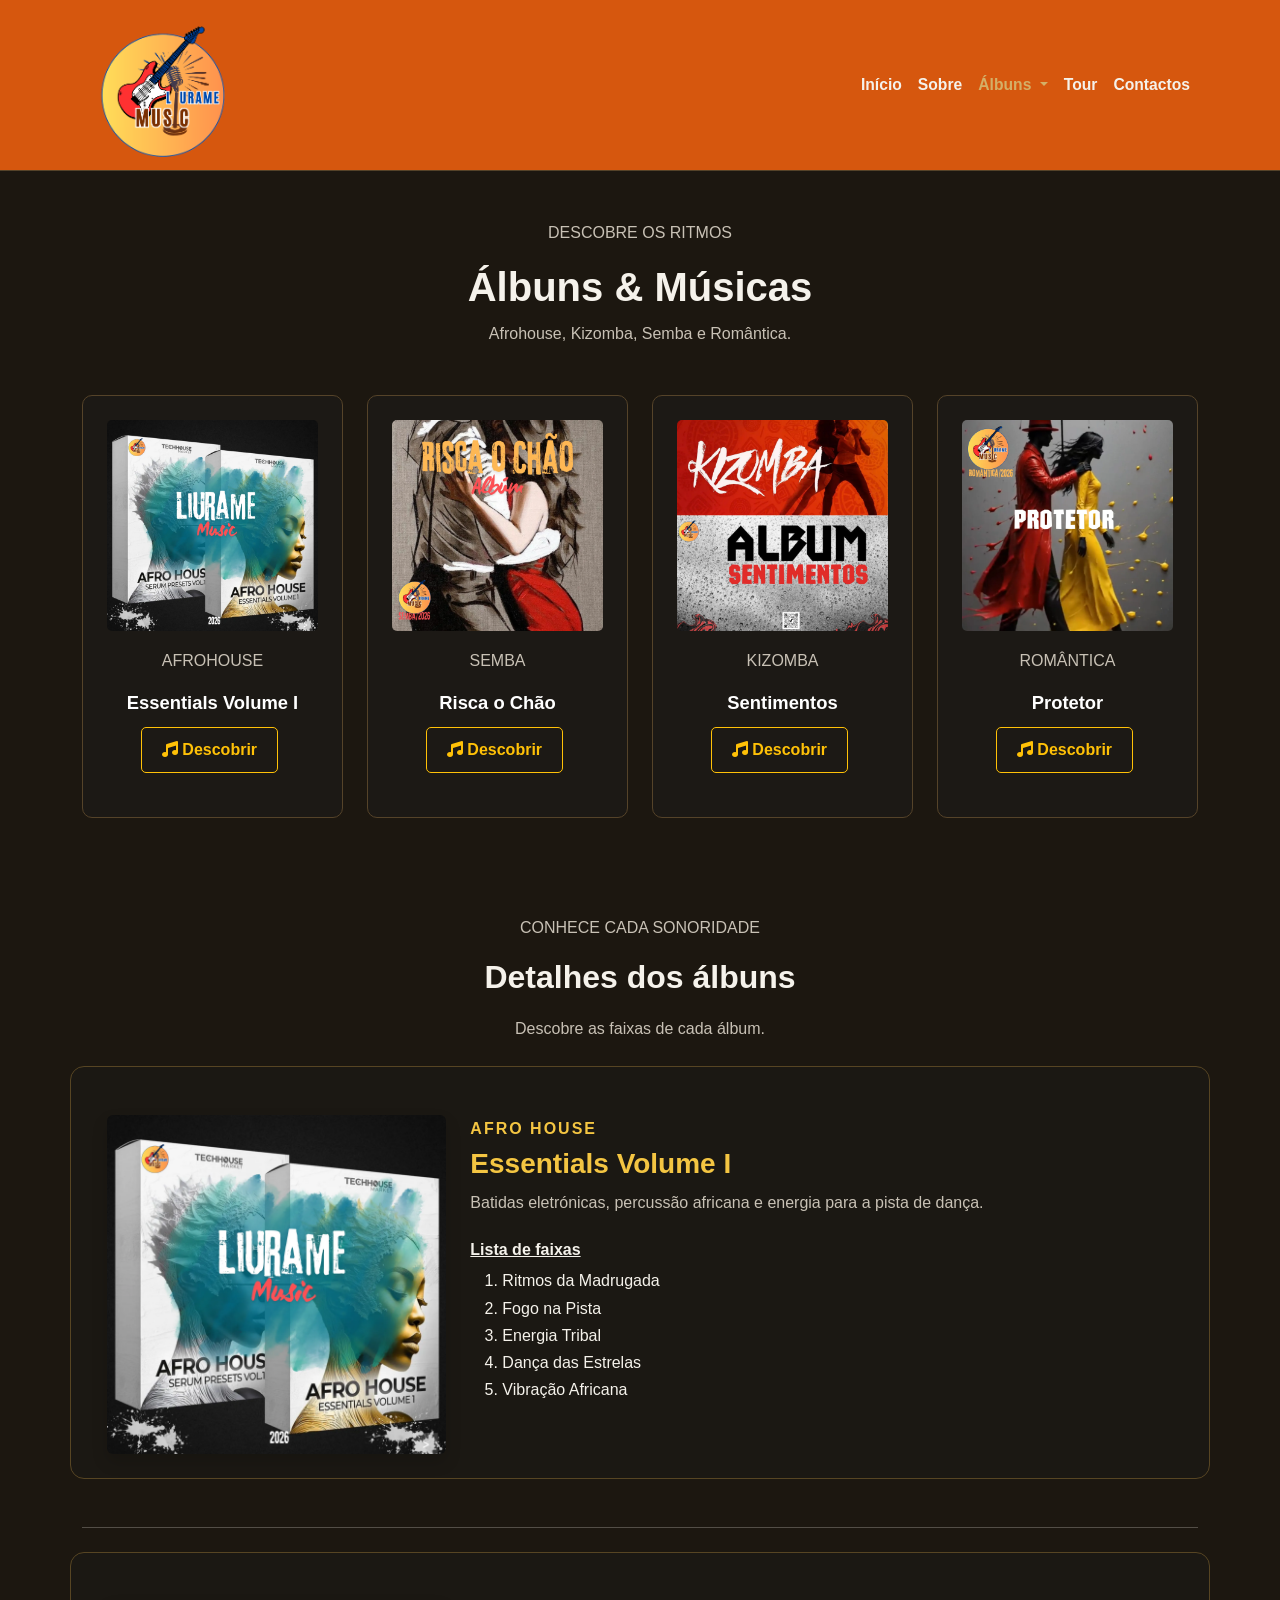
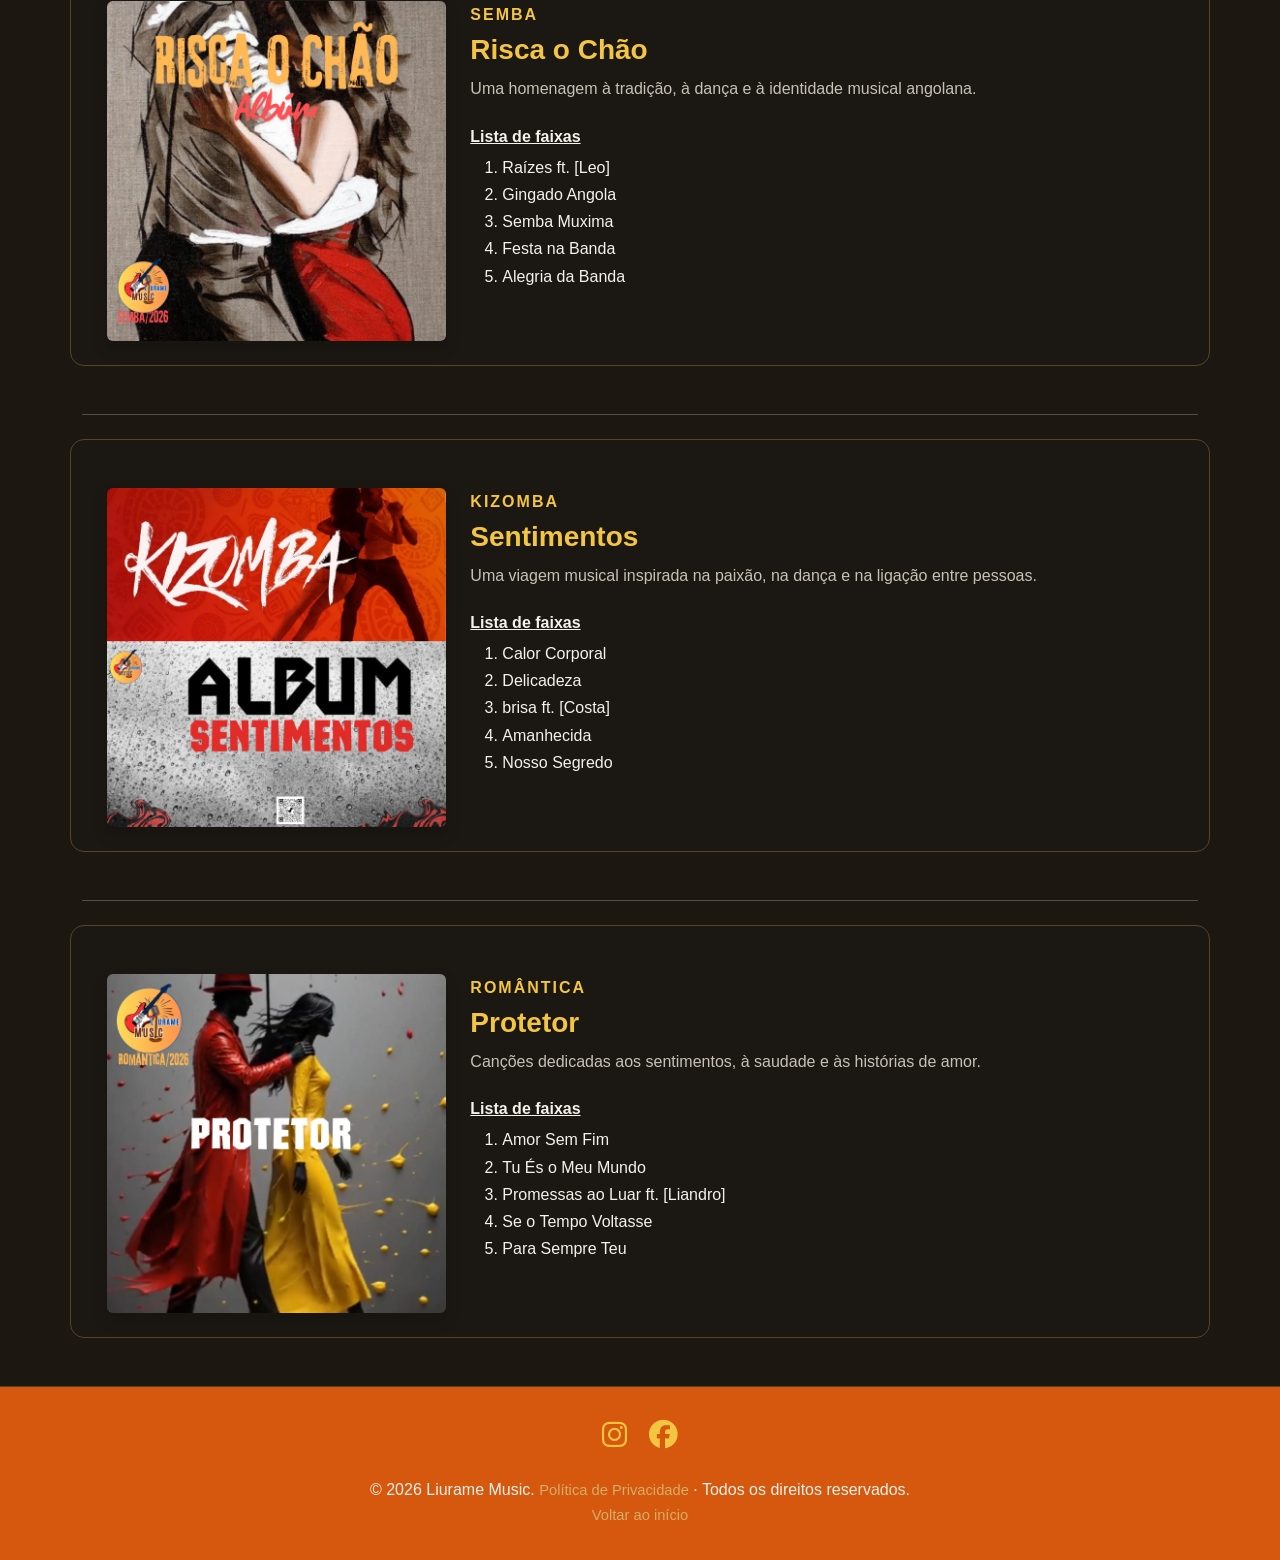
==== commit 90ba01ee: "play list1" ====
--- a/albuns.html
+++ b/albuns.html
@@ -44,7 +44,7 @@
             <li class="nav-item"><a class="nav-link" href="sobre.html">Sobre</a></li>
 
             <li class="nav-item dropdown">
-              <a class="nav-link dropdown-toggle" href="albuns.html" id="menuAlbuns" role="button"
+              <a class="nav-link dropdown-toggle active" href="albuns.html" id="menuAlbuns" role="button"
                 data-bs-toggle="dropdown" aria-expanded="false">
                 Álbuns
               </a>
@@ -182,8 +182,8 @@
 
           <h4 class="h6 mt-4">Lista de faixas</h4>
           <ol class="lista-faixas">
-            <li>Ritmos da Madrugada ft. [Liandro]</li>
-            <li>Fogo na Pista ft. [Leo Peres]</li>
+            <li>Ritmos da Madrugada</li>
+            <li>Fogo na Pista</li>
             <li>Energia Tribal</li>
             <li>Dança das Estrelas</li>
             <li>Vibração Africana</li>
@@ -209,11 +209,11 @@
 
           <h4 class="h6 mt-4">Lista de faixas</h4>
           <ol class="lista-faixas">
-            <li>Raízes da Nossa Terra ft. [Alexandre]</li>
-            <li>Gingado de Angola ft. [Leo Peres]</li>
-            <li>Semba no Coração</li>
+            <li>Raízes ft. [Leo]</li>
+            <li>Gingado Angola</li>
+            <li>Semba Muxima</li>
             <li>Festa na Banda</li>
-            <li>Alegria da Nossa Gente</li>
+            <li>Alegria da Banda</li>
           </ol>
         </div>
 
@@ -236,10 +236,10 @@
 
           <h4 class="h6 mt-4">Lista de faixas</h4>
           <ol class="lista-faixas">
-            <li>No Calor do Teu Corpo</li>
-            <li>Dança Comigo ft. [Amélia]</li>
-            <li>Teu Beijo Tem Magia</li>
-            <li>Até o Sol Nascer ft. [Costa]</li>
+            <li>Calor Corporal</li>
+            <li>Delicadeza</li>
+            <li>brisa ft. [Costa]</li>
+            <li>Amanhecida</li>
             <li>Nosso Segredo</li>
           </ol>
         </div>
--- a/musica.css
+++ b/musica.css
@@ -380,7 +380,7 @@
   min-height: 46px;
   padding: 10px 12px;
   color: #ffffff;
-  background-color: #1b1a18;
+  background-color: #ffffff;
   border: 1px solid #777064;
   border-radius: 7px;
 }
@@ -659,12 +659,14 @@
   transform: translateY(-3px);
 }
 
-/* Evita dividir palavras a meio */
+/* Evita dividir palavras a meio na página dos álbuns e playlists */
 .pagina-albuns h1,
 .pagina-albuns h2,
 .pagina-albuns h3,
+.pagina-albuns h4,
 .pagina-albuns p,
-.pagina-albuns a {
+.pagina-albuns a,
+.pagina-albuns li {
   word-break: normal;
   overflow-wrap: normal;
   hyphens: none;
@@ -703,3 +705,20 @@
   font-weight: bold;
   text-decoration: underline;
 }
+/* Campo de data de nascimento */
+.pagina-contactos #data_nascimento {
+  background-color: #ffffff;
+  color: #17120d;
+  color-scheme: light;
+  min-height: 45px;
+  cursor: pointer;
+}
+
+/* Ícone do calendário mais visível */
+.pagina-contactos #data_nascimento::-webkit-calendar-picker-indicator {
+  opacity: 1;
+  width: 24px;
+  height: 24px;
+  cursor: pointer;
+  filter: contrast(150%);
+}
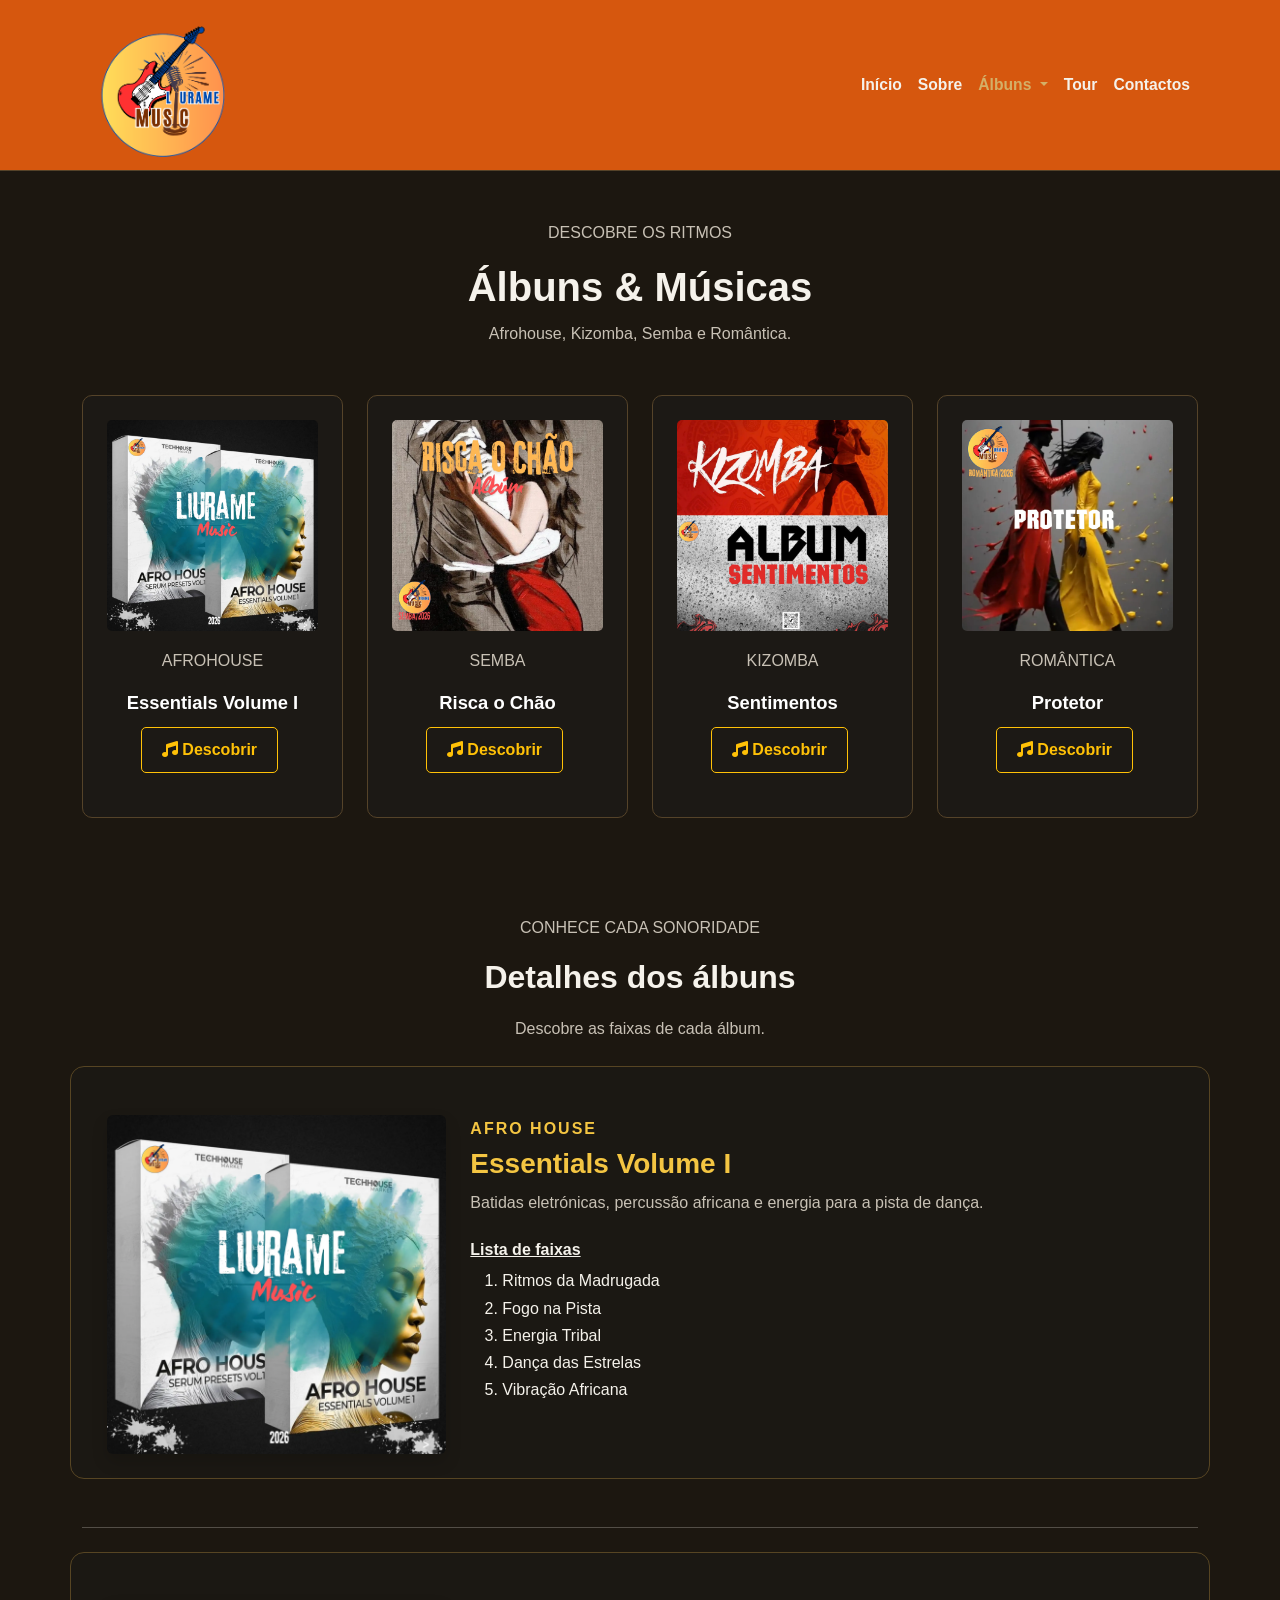
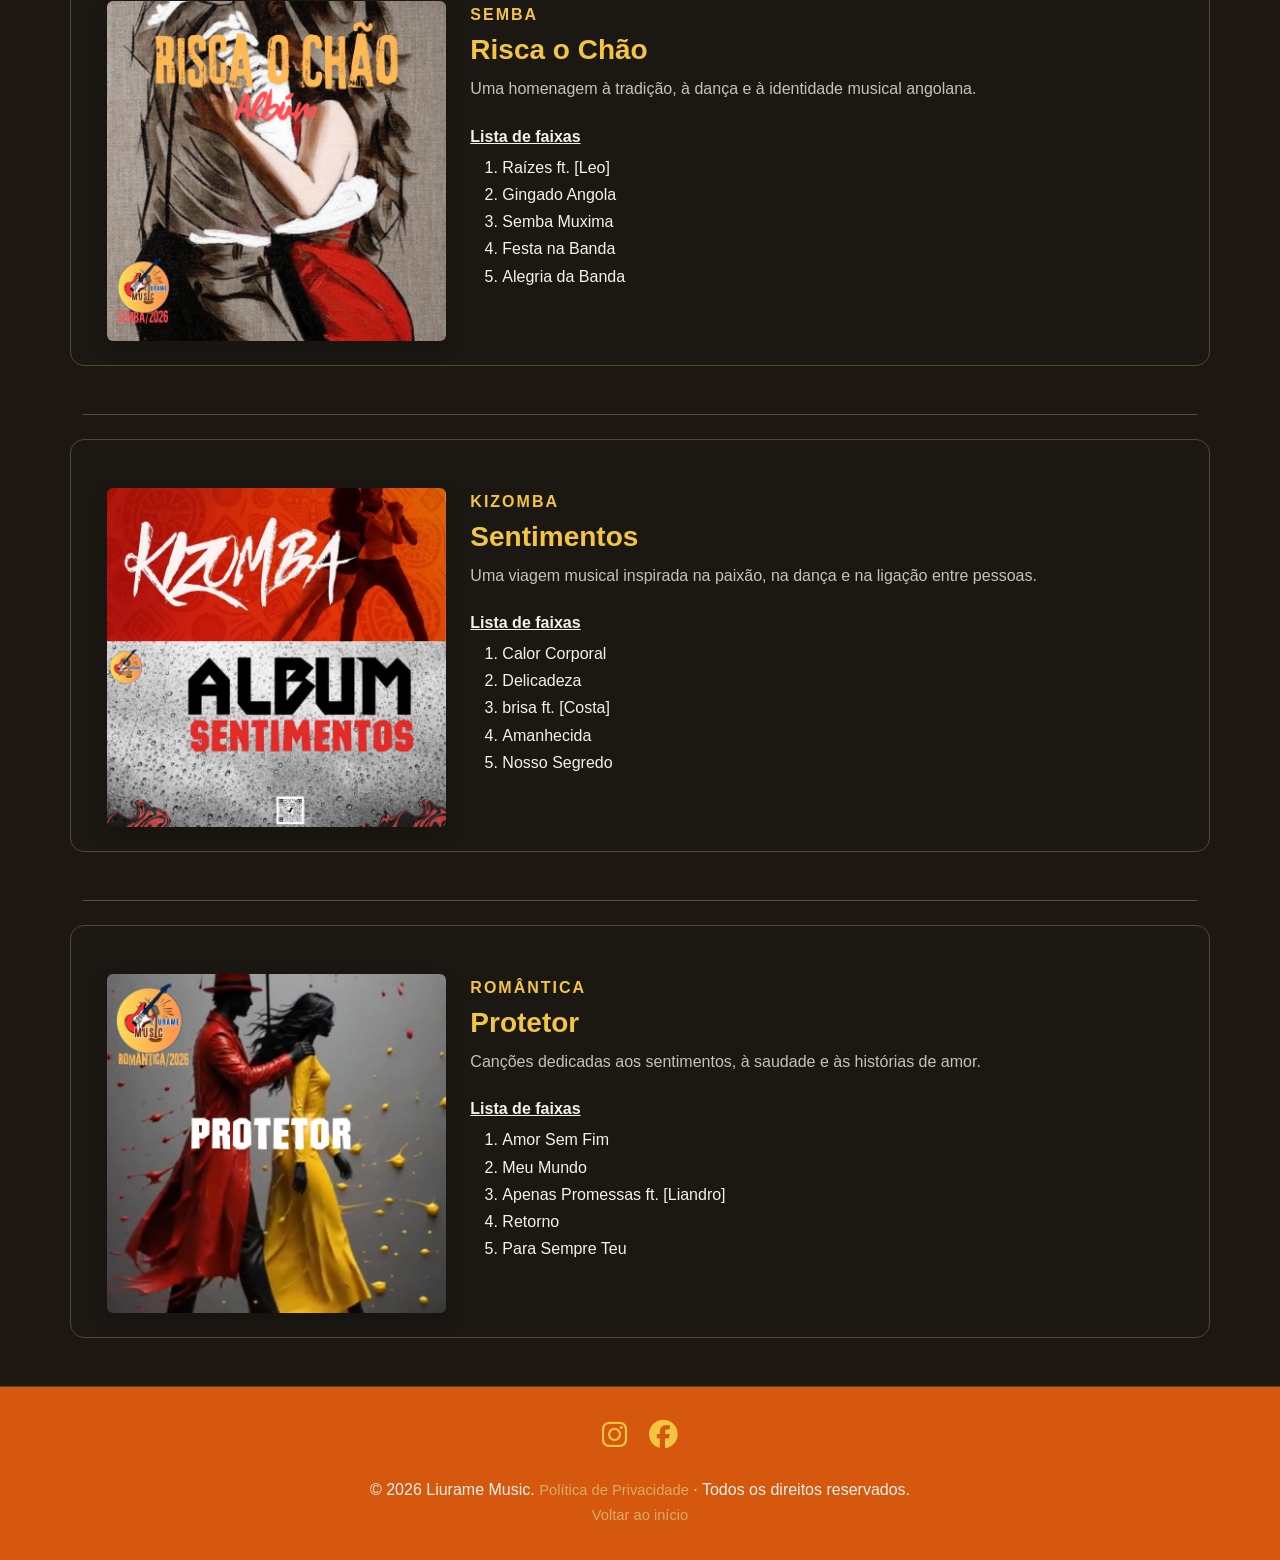
==== commit 4e3f4615: "retirar linha horinzontal" ====
--- a/albuns.html
+++ b/albuns.html
@@ -264,9 +264,9 @@
           <h4 class="h6 mt-4">Lista de faixas</h4>
           <ol class="lista-faixas">
             <li>Amor Sem Fim</li>
-            <li>Tu És o Meu Mundo</li>
-            <li>Promessas ao Luar ft. [Liandro]</li>
-            <li>Se o Tempo Voltasse</li>
+            <li>Meu Mundo</li>
+            <li>Apenas Promessas ft. [Liandro]</li>
+            <li>Retorno</li>
             <li>Para Sempre Teu</li>
           </ol>
         </div>
--- a/musica.css
+++ b/musica.css
@@ -722,3 +722,40 @@
   cursor: pointer;
   filter: contrast(150%);
 }
+/* Ajustes para telemóveis em posição vertical */
+@media (max-width: 576px) {
+  /* Evitar que os detalhes dos álbuns ultrapassem o ecrã */
+  .pagina-albuns .detalhe-album {
+    width: 100%;
+    max-width: 100%;
+    margin-left: 0;
+    margin-right: 0;
+    padding: 14px;
+    border-width: 1px;
+    box-sizing: border-box;
+  }
+
+  /* Evitar que a imagem e o texto ultrapassem o cartão */
+  .pagina-albuns .detalhe-album img {
+    max-width: 100%;
+    height: auto;
+  }
+
+  /* Evitar que as colunas criem excesso de largura */
+  .pagina-albuns .detalhe-album > div {
+    min-width: 0;
+  }
+
+  /* Evitar que títulos e faixas ultrapassem as laterais */
+  .pagina-albuns .detalhe-album h3,
+  .pagina-albuns .detalhe-album p,
+  .pagina-albuns .lista-faixas {
+    max-width: 100%;
+    overflow-wrap: anywhere;
+  }
+
+  /* Remover linhas horizontais entre os detalhes dos álbuns */
+  .pagina-albuns hr {
+    display: none;
+  }
+}
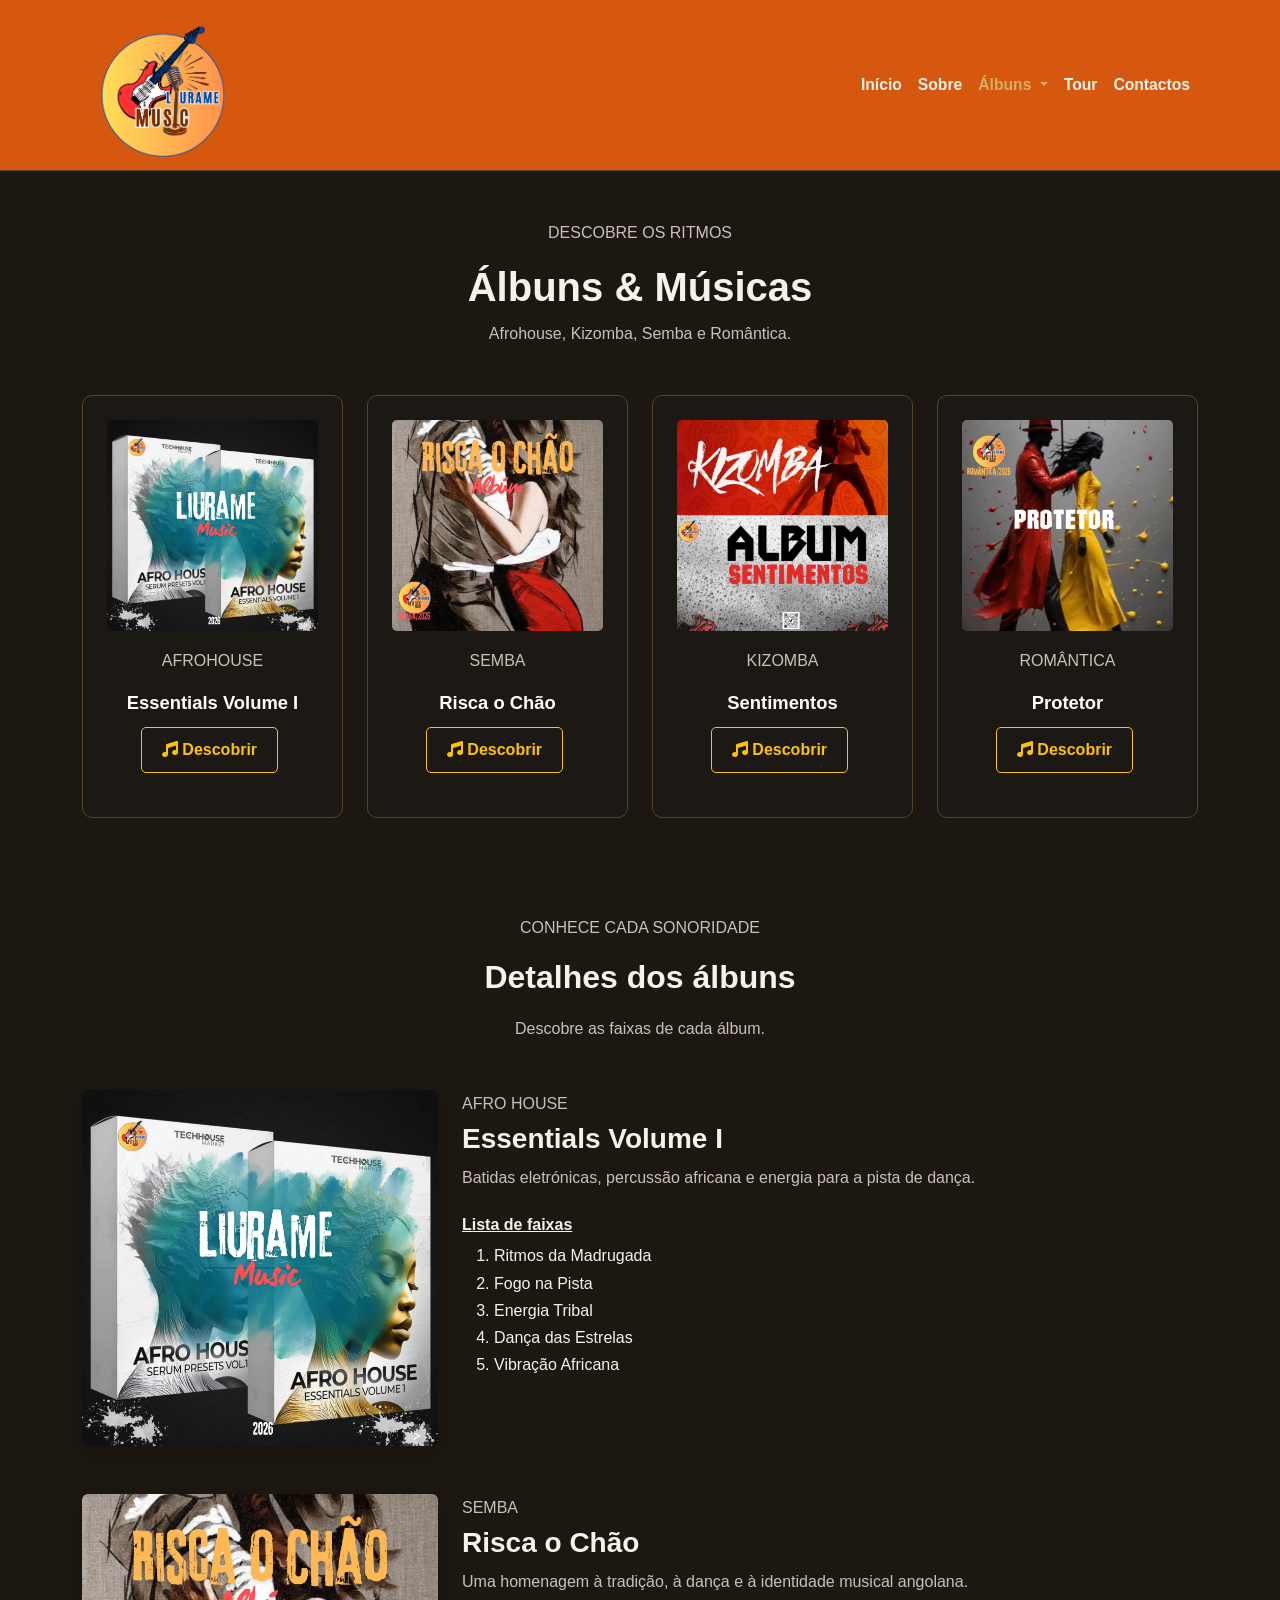
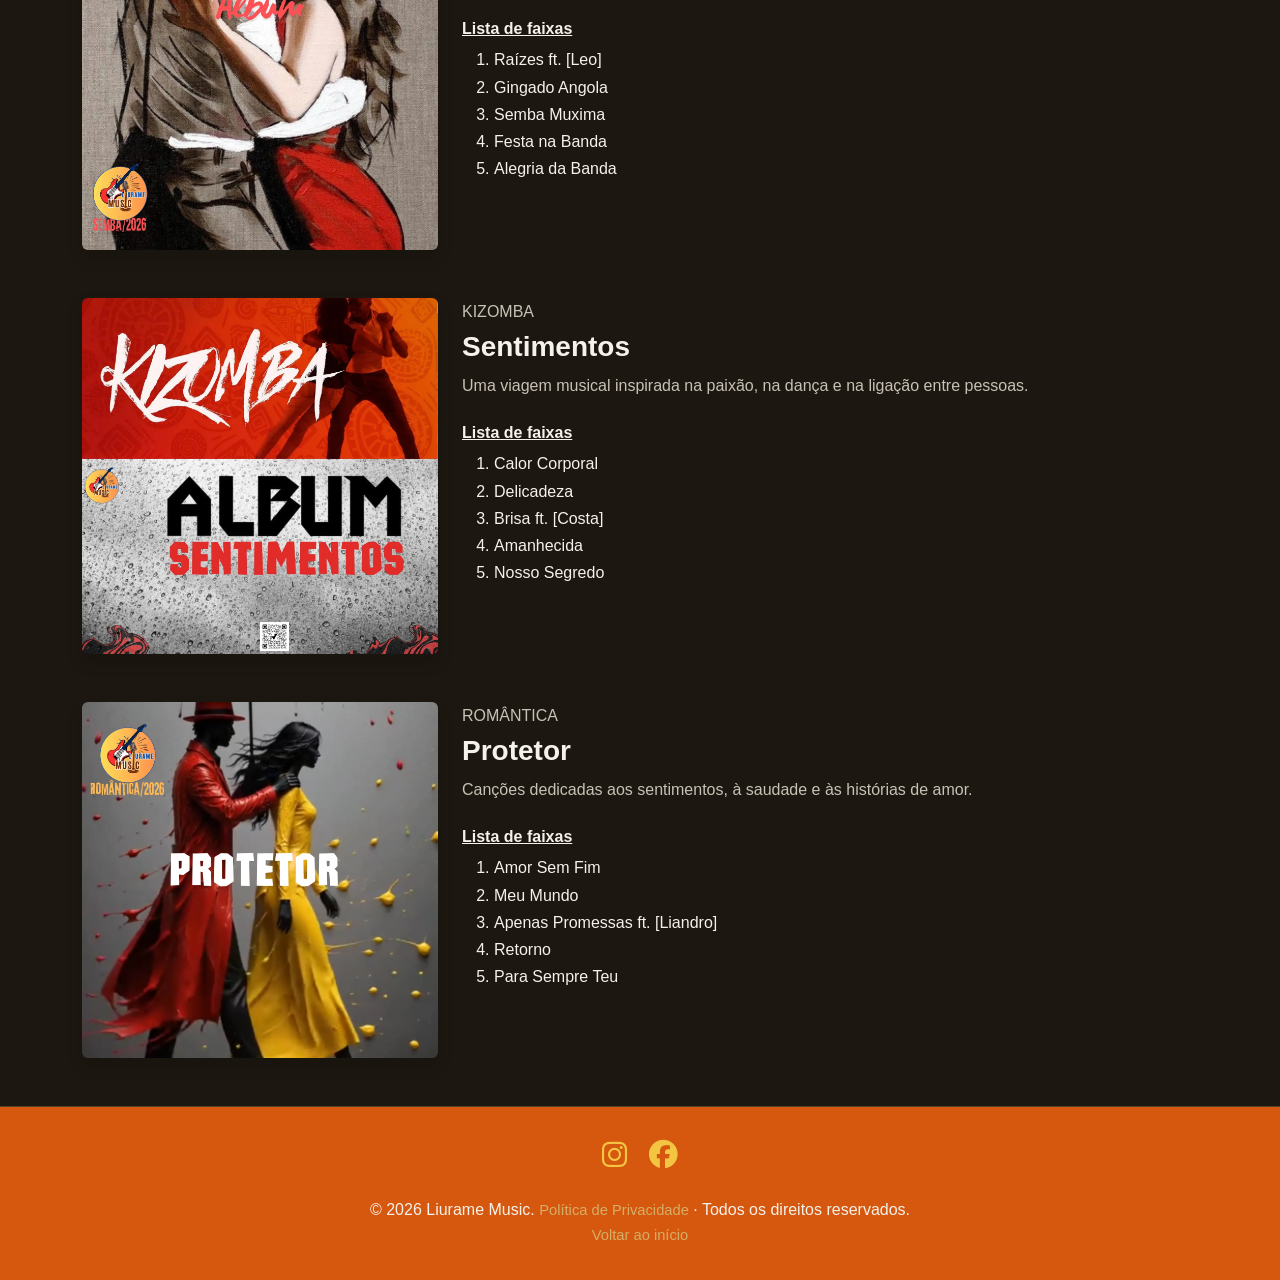
==== commit c7c4bf58: "retirar linha horinzontal2" ====
--- a/albuns.html
+++ b/albuns.html
@@ -238,7 +238,7 @@
           <ol class="lista-faixas">
             <li>Calor Corporal</li>
             <li>Delicadeza</li>
-            <li>brisa ft. [Costa]</li>
+            <li>Brisa ft. [Costa]</li>
             <li>Amanhecida</li>
             <li>Nosso Segredo</li>
           </ol>
--- a/musica.css
+++ b/musica.css
@@ -438,7 +438,9 @@
 .rodape a:hover {
   color: #ffffff;
 }
-
+.pagina-albuns hr {
+  display: none;
+}
 /* 13. TABLETS */
 
 @media (max-width: 991.98px) {
@@ -591,7 +593,7 @@
   .detalhe-album {
     padding: 24px;
     background: #1b1813;
-    border: 1px solid #574523;
+    border: 1px solid #fad729;
     border-radius: 14px;
     scroll-margin-top: 100px;
   }
@@ -611,30 +613,6 @@
     font-weight: 700;
     letter-spacing: 2px;
   }
-}
-
-.detalhe-album {
-  padding: 24px;
-  background: #1b1813;
-  border: 1px solid #574523;
-  border-radius: 14px;
-  scroll-margin-top: 100px;
-}
-
-.detalhe-album img {
-  width: 100%;
-  max-height: 340px;
-  object-fit: cover;
-}
-
-.detalhe-album h3 {
-  color: #f4c542;
-}
-
-.detalhe-album > div > p:first-child {
-  color: #f4c542;
-  font-weight: 700;
-  letter-spacing: 2px;
 }
 
 .redes-sociais {
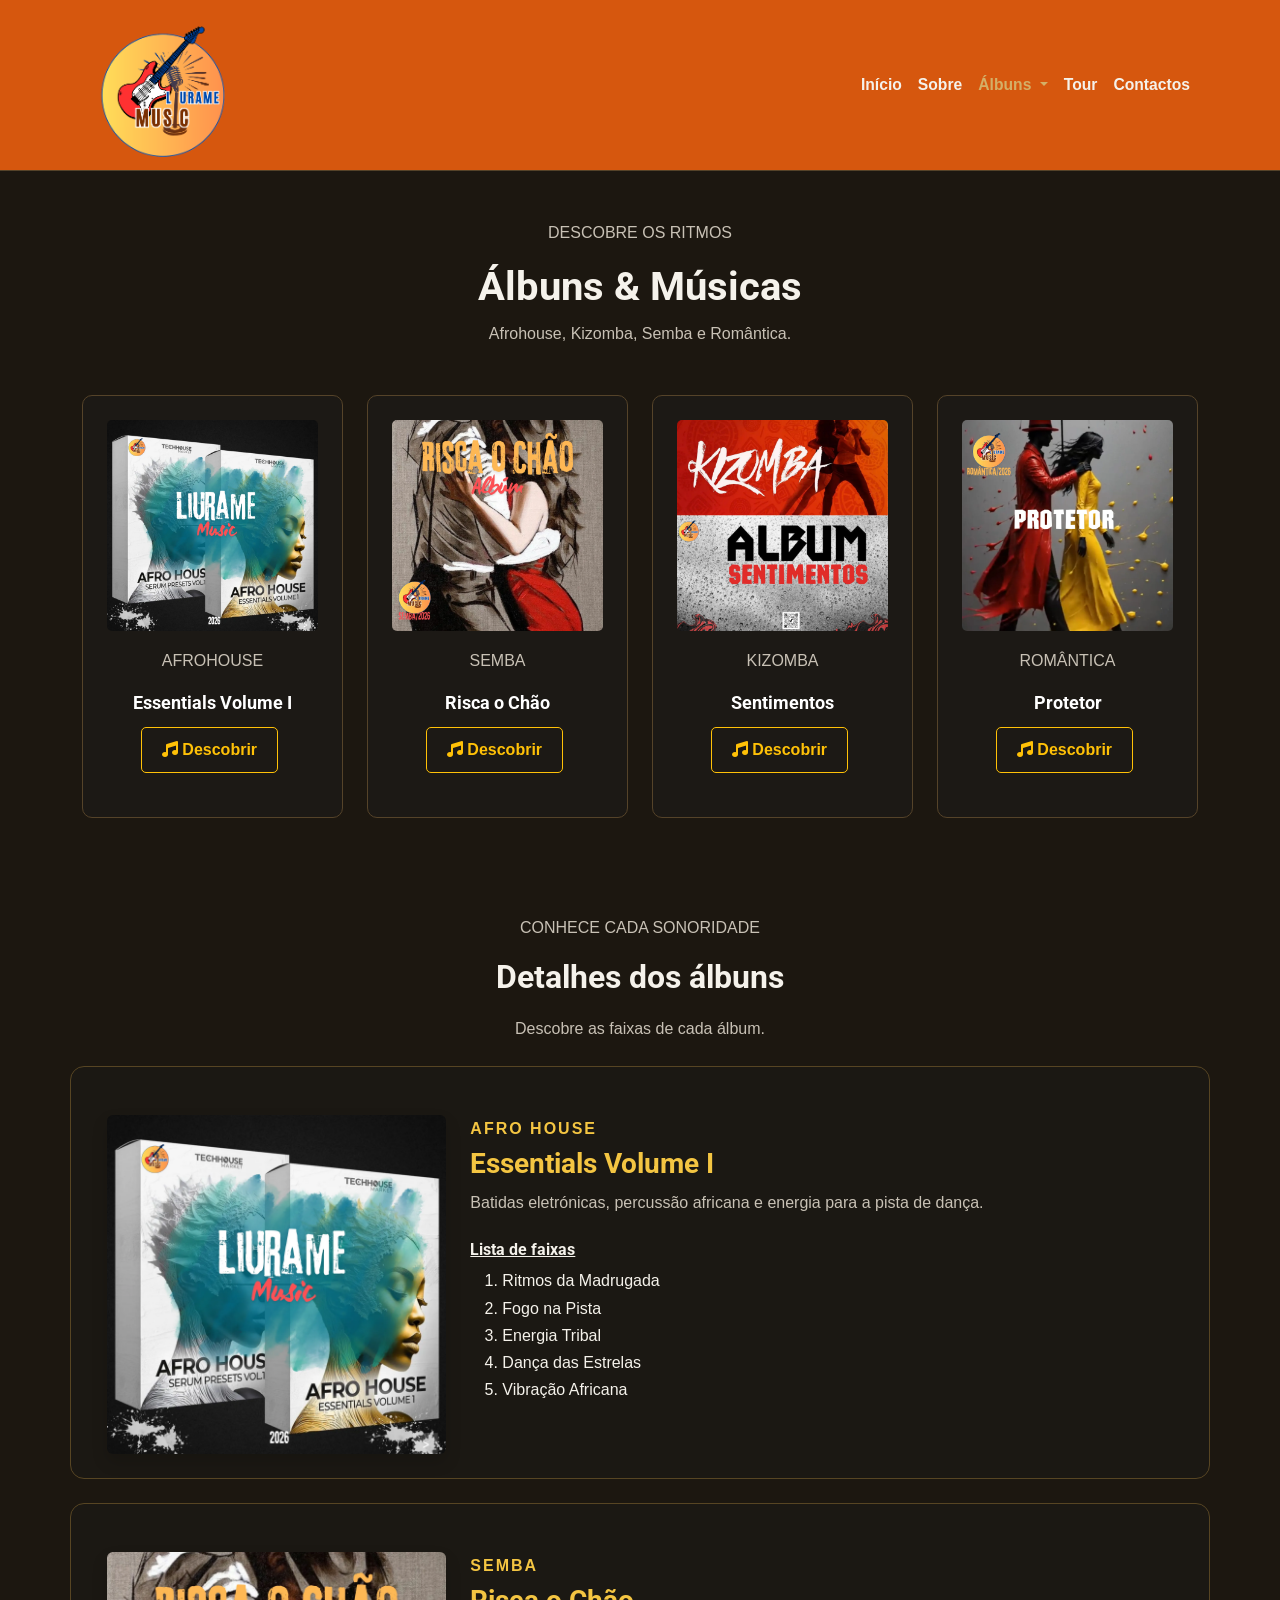
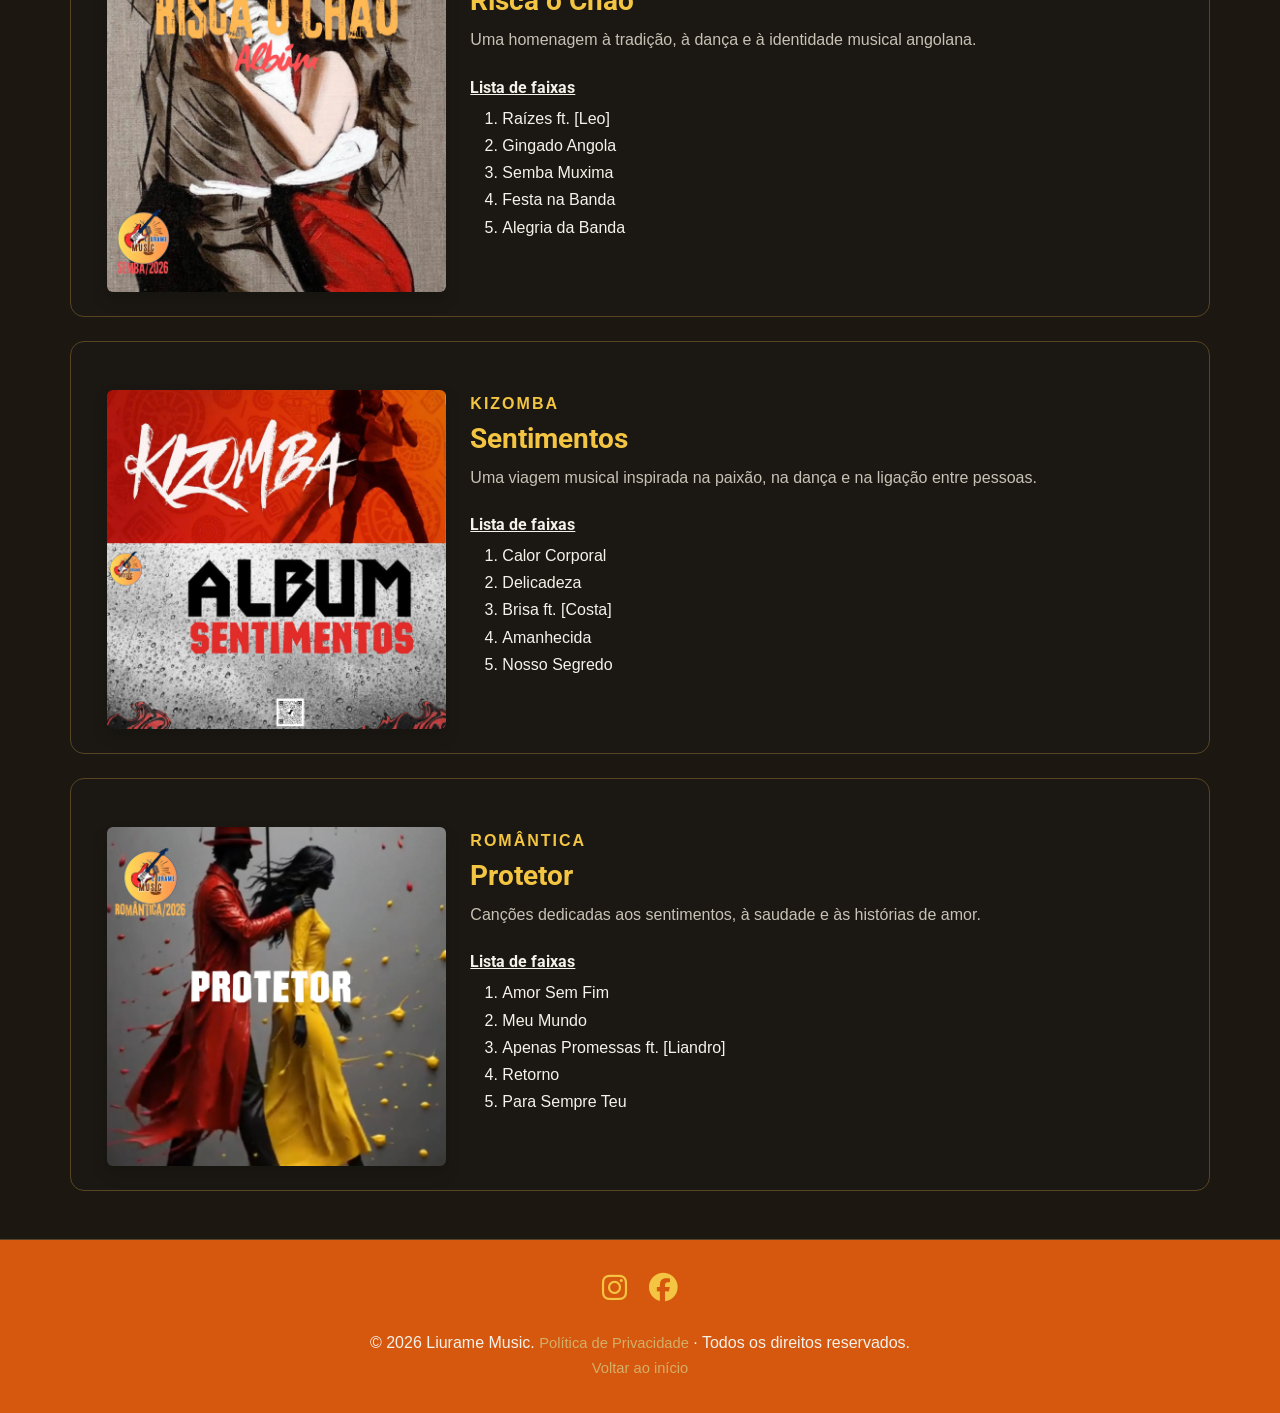
==== commit b44efea7: "respons" ====
--- a/albuns.html
+++ b/albuns.html
@@ -4,10 +4,14 @@
 <head>
   <meta charset="UTF-8">
   <meta name="viewport" content="width=device-width, initial-scale=1.0">
-
-  <title>Álbuns e Músicas | Liurame Music</title>
   <meta name="description"
     content="Explora os estilos musicais da Liurame Music: Afrohouse, Semba, Kizomba e música romântica.">
+  <link rel="preconnect" href="https://fonts.googleapis.com">
+  <link rel="preconnect" href="https://fonts.gstatic.com" crossorigin>
+  <link href="https://fonts.googleapis.com/css2?family=Roboto:wght@400;500;700&display=swap" rel="stylesheet">
+
+  <title>Álbuns e Músicas | Liurame Music</title>
+
 
   <!-- Bootstrap -->
   <link href="https://cdn.jsdelivr.net/npm/bootstrap@5.3.3/dist/css/bootstrap.min.css" rel="stylesheet">
--- a/musica.css
+++ b/musica.css
@@ -1,7 +1,7 @@
-/* ==========================================
+/* =========================================================
    LIURAME MUSIC — CSS PRINCIPAL
-   Tema: escuro, dourado e responsivo
-   ========================================== */
+   
+   ========================================================= */
 
 /* 1. CORES E CONFIGURAÇÕES */
 :root {
@@ -44,6 +44,7 @@
 h4,
 h5 {
   color: var(--cor-texto);
+  font-family: "Roboto", Arial, sans-serif;
   font-weight: 700;
   line-height: 1.25;
 }
@@ -171,6 +172,15 @@
   max-width: 100%;
   height: auto;
   object-fit: contain;
+}
+
+/* Reduzir e centrar a imagem principal da página Tour */
+.pagina-tour .imagem-principal-tour {
+  display: block;
+  width: 100%;
+  max-width: 650px;
+  height: auto;
+  margin: 0 auto;
 }
 
 .hero h1 {
@@ -338,6 +348,11 @@
   color: #ffffff;
   font-size: 1.15rem;
   font-weight: 700;
+}
+
+/* Data e local dos concertos em branco */
+.pagina-tour .cartao-musica .card-body p strong {
+  color: #ffffff;
 }
 
 /* 10. REDES SOCIAIS */
@@ -379,7 +394,6 @@
 .pagina-contactos .form-select {
   min-height: 46px;
   padding: 10px 12px;
-  color: #ffffff;
   background-color: #ffffff;
   border: 1px solid #777064;
   border-radius: 7px;
@@ -438,6 +452,7 @@
 .rodape a:hover {
   color: #ffffff;
 }
+/* Esconde separadores horizontais apenas na página dos álbuns */
 .pagina-albuns hr {
   display: none;
 }
@@ -590,29 +605,45 @@
     transition-duration: 0.01ms !important;
   }
 
+  /* Mantém apenas as diferenças específicas deste modo:
+     a borda e a altura máxima da capa. */
   .detalhe-album {
-    padding: 24px;
-    background: #1b1813;
-    border: 1px solid #fad729;
-    border-radius: 14px;
-    scroll-margin-top: 100px;
+    border-color: #fad729;
   }
 
   .detalhe-album img {
-    width: 100%;
     max-height: 340px;
-    object-fit: cover;
-  }
-
-  .detalhe-album h3 {
-    color: #f4c542;
-  }
-
-  .detalhe-album > div > p:first-child {
-    color: #f4c542;
-    font-weight: 700;
-    letter-spacing: 2px;
-  }
+  }
+}
+
+/* 17. DETALHES DOS ÁLBUNS E LISTAS DE FAIXAS */
+
+/* Cartão de detalhe do álbum */
+.detalhe-album {
+  padding: 24px;
+  background: #1b1813;
+  border: 1px solid #574523;
+  border-radius: 14px;
+  scroll-margin-top: 100px;
+}
+
+/* Capa do álbum */
+.detalhe-album img {
+  width: 100%;
+  max-height: 400px;
+  object-fit: cover;
+}
+
+/* Título do álbum */
+.detalhe-album h3 {
+  color: #f4c542;
+}
+
+/* Identificação do género musical */
+.detalhe-album > div > p:first-child {
+  color: #f4c542;
+  font-weight: 700;
+  letter-spacing: 2px;
 }
 
 .redes-sociais {
@@ -679,11 +710,12 @@
   }
 }
 
+/* Título "Lista de faixas" */
 .detalhe-album h4 {
   font-weight: bold;
   text-decoration: underline;
 }
-/* Campo de data de nascimento */
+/* 18. FORMULÁRIO DE CONTACTOS — CAMPO DE DATA DE NASCIMENTO */
 .pagina-contactos #data_nascimento {
   background-color: #ffffff;
   color: #17120d;
@@ -731,9 +763,4 @@
     max-width: 100%;
     overflow-wrap: anywhere;
   }
-
-  /* Remover linhas horizontais entre os detalhes dos álbuns */
-  .pagina-albuns hr {
-    display: none;
-  }
-}
+}
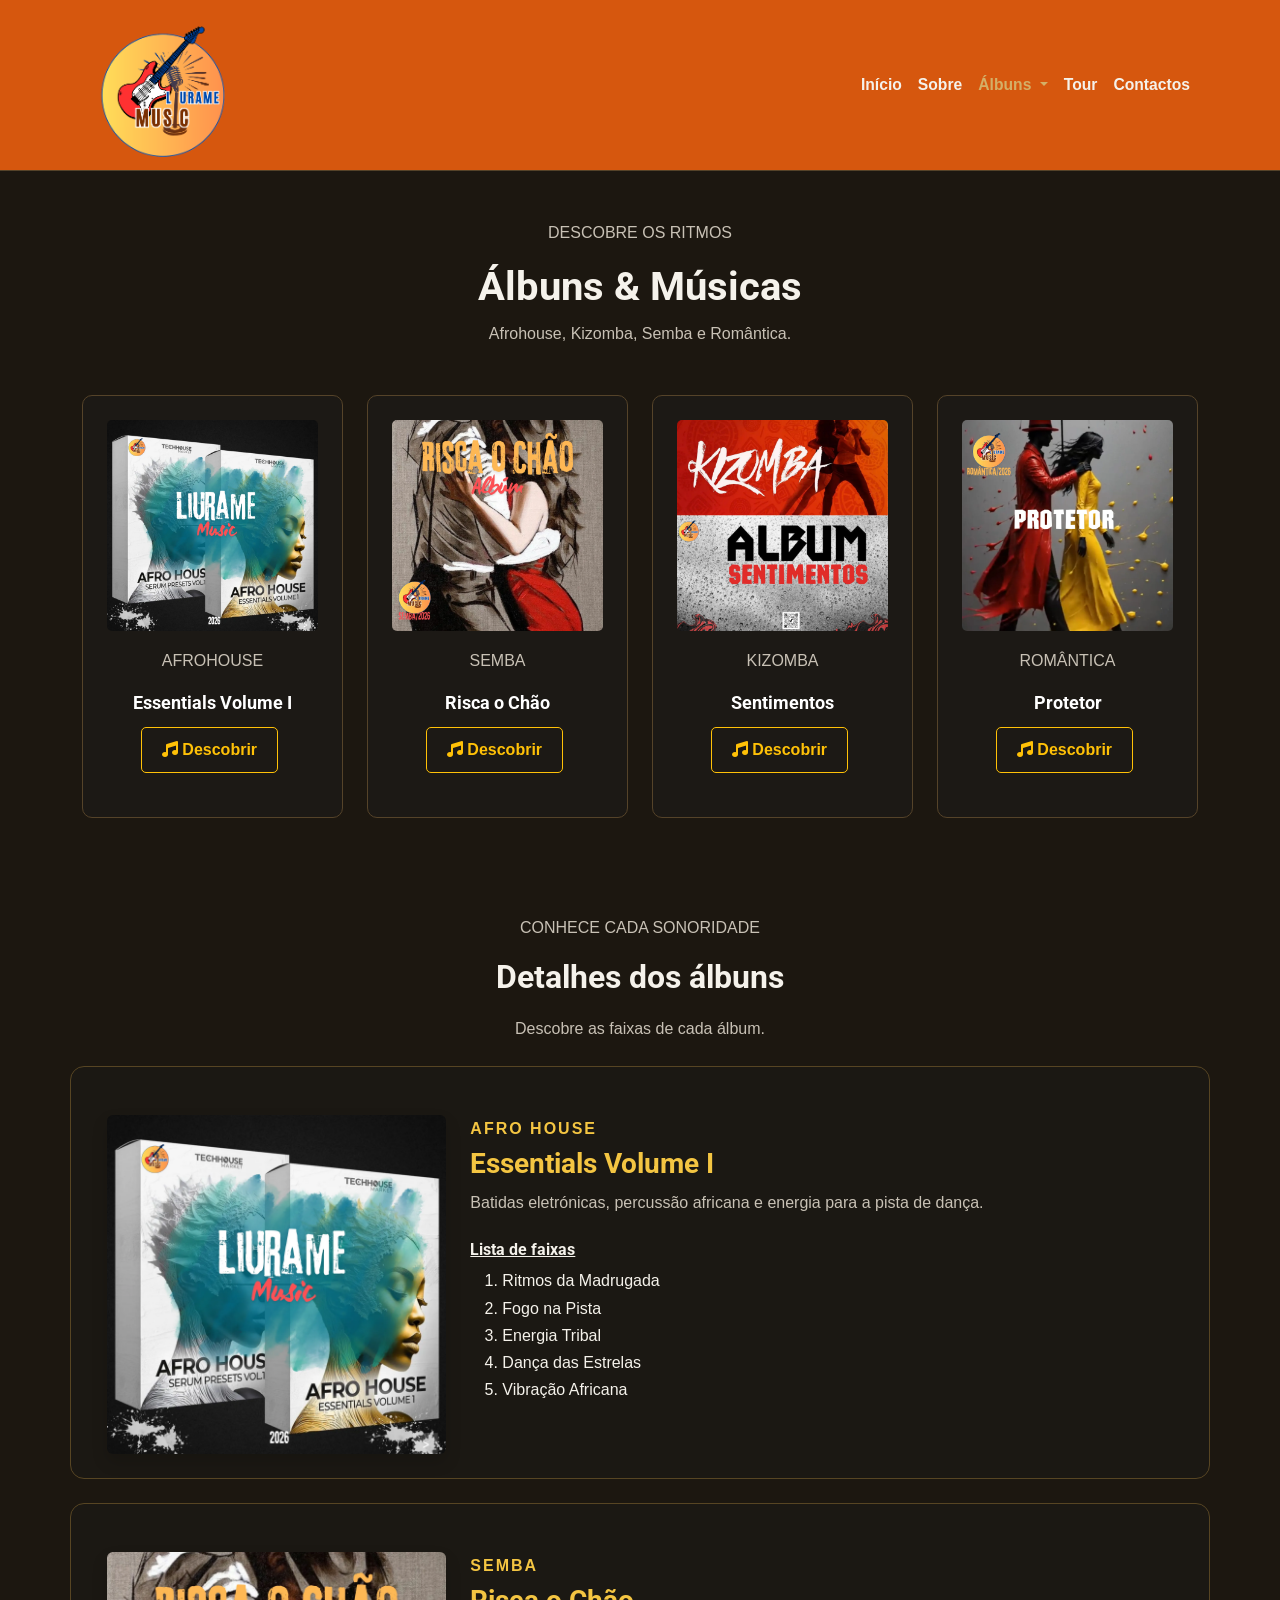
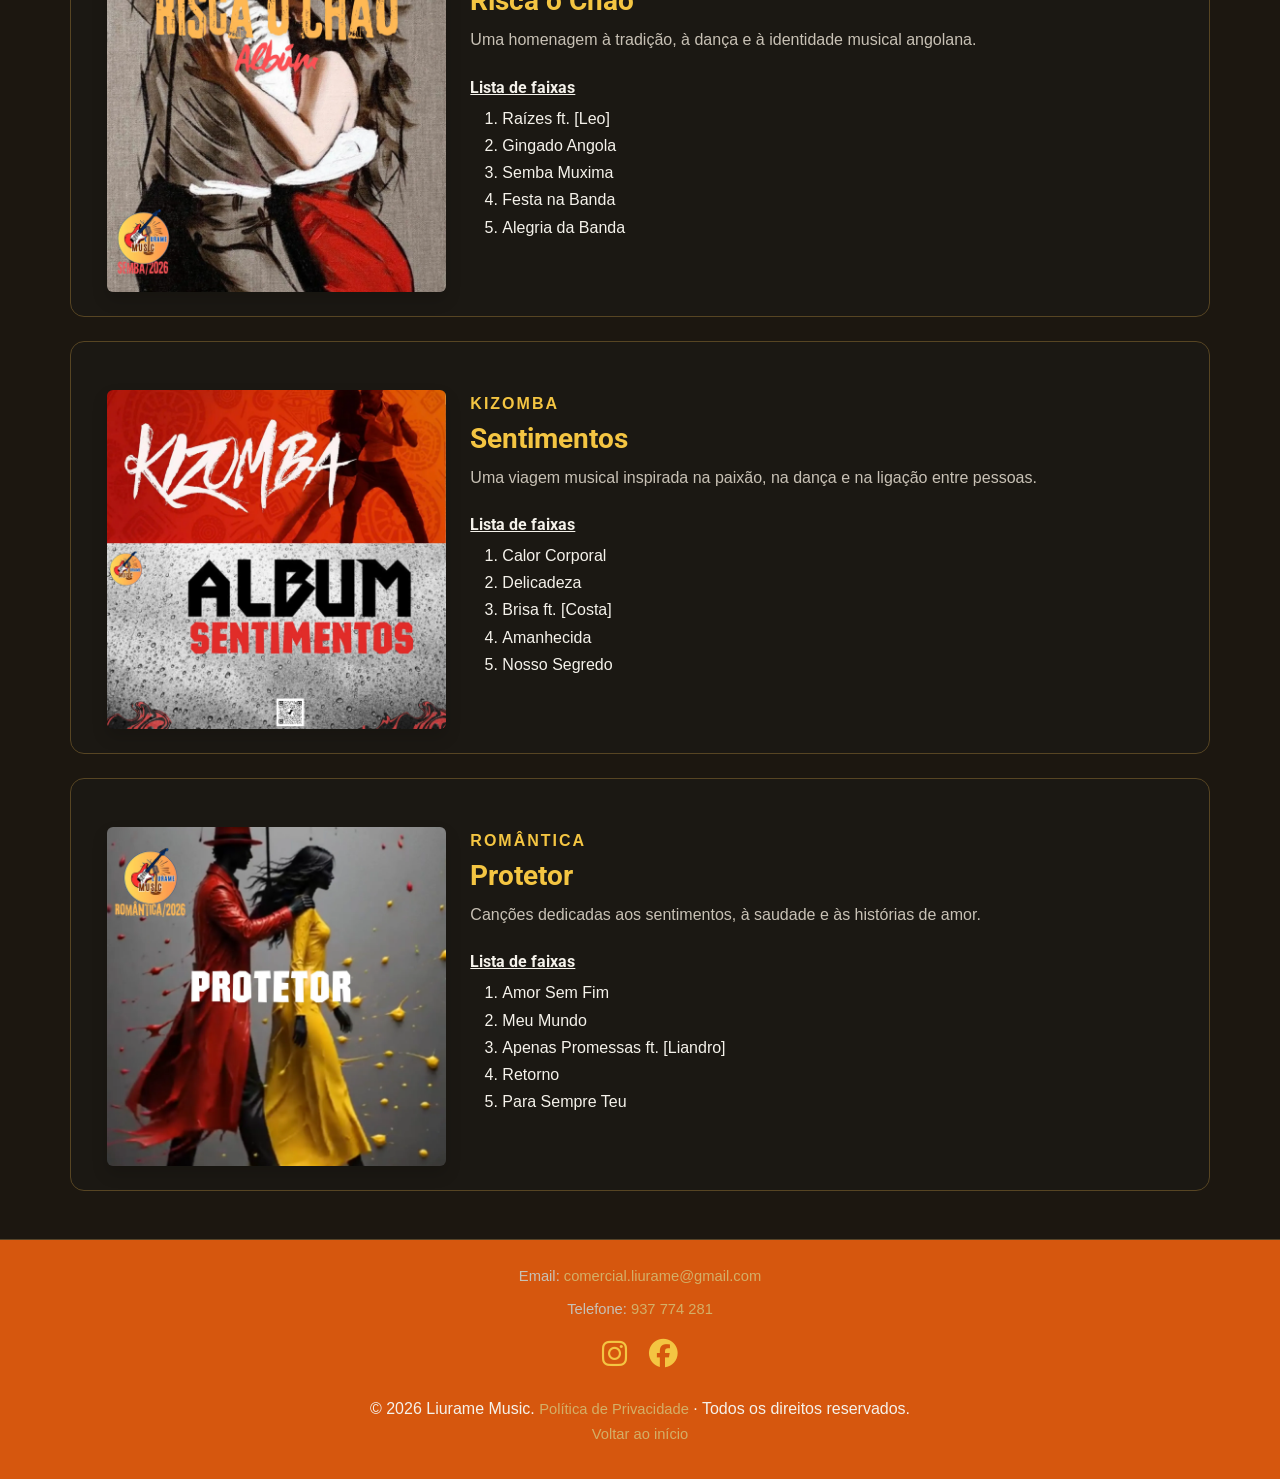
==== commit 544cdad3: "melhorias html" ====
--- a/albuns.html
+++ b/albuns.html
@@ -6,6 +6,9 @@
   <meta name="viewport" content="width=device-width, initial-scale=1.0">
   <meta name="description"
     content="Explora os estilos musicais da Liurame Music: Afrohouse, Semba, Kizomba e música romântica.">
+  <meta name="keywords" content="Liurame Music, álbuns musicais, músicas, afrohouse, semba, kizomba, música romântica">
+
+  <!-- Google Fonts: fonte Roboto -->
   <link rel="preconnect" href="https://fonts.googleapis.com">
   <link rel="preconnect" href="https://fonts.gstatic.com" crossorigin>
   <link href="https://fonts.googleapis.com/css2?family=Roboto:wght@400;500;700&display=swap" rel="stylesheet">
@@ -28,11 +31,10 @@
 
 <body class="pagina-albuns">
 
-  <!-- CABEÇALHO E MENU -->
   <header>
+    <!-- MENU DE NAVEGAÇÃO -->
     <nav class="navbar navbar-expand-lg navbar-dark">
       <div class="container">
-
         <a class="navbar-brand" href="index.html">
           <img src="imagens/logotipos/logolimusic7.png" alt="Logótipo oficial da Liurame Music" class="logo">
         </a>
@@ -44,12 +46,16 @@
 
         <div class="collapse navbar-collapse" id="menuPrincipal">
           <ul class="navbar-nav ms-auto">
-            <li class="nav-item"><a class="nav-link" href="index.html">Início</a></li>
-            <li class="nav-item"><a class="nav-link" href="sobre.html">Sobre</a></li>
+            <li class="nav-item">
+              <a class="nav-link" href="index.html">Início</a>
+            </li>
+            <li class="nav-item">
+              <a class="nav-link" href="sobre.html">Sobre</a>
+            </li>
 
             <li class="nav-item dropdown">
               <a class="nav-link dropdown-toggle active" href="albuns.html" id="menuAlbuns" role="button"
-                data-bs-toggle="dropdown" aria-expanded="false">
+                data-bs-toggle="dropdown" aria-expanded="false" aria-current="page">
                 Álbuns
               </a>
 
@@ -72,11 +78,14 @@
               </ul>
             </li>
 
-            <li class="nav-item"><a class="nav-link" href="tour.html">Tour</a></li>
-            <li class="nav-item"><a class="nav-link" href="contactos.html">Contactos</a></li>
+            <li class="nav-item">
+              <a class="nav-link" href="tour.html">Tour</a>
+            </li>
+            <li class="nav-item">
+              <a class="nav-link" href="contactos.html">Contactos</a>
+            </li>
           </ul>
         </div>
-
       </div>
     </nav>
   </header>
@@ -155,10 +164,6 @@
         </div>
 
       </div>
-      <!--
-      <p class="text-center mt-4 small">
-        Títulos ilustrativos criados para este projeto académico.
-      </p> -->
 
     </section>
 
@@ -283,6 +288,20 @@
 
   <!-- RODAPÉ -->
   <footer class="rodape text-center py-4">
+    <p>
+      Email:
+      <a href="mailto:comercial.liurame@gmail.com">
+        comercial.liurame@gmail.com
+      </a>
+    </p>
+
+    <p>
+      Telefone:
+      <a href="tel:+351937774281">
+        937 774 281
+      </a>
+    </p>
+
     <div class="redes-sociais mb-3">
       <a href="https://www.instagram.com/liuramesabores?igsh=MXJxaG44bmI0d2Y3aQ==" target="_blank"
         rel="noopener noreferrer" aria-label="Instagram de Liurame Music">
@@ -295,7 +314,7 @@
       </a>
     </div>
     © <span id="ano_atual"></span> Liurame Music.
-    <a href="documentos/politica-privacidade.pdf" target="_blank" rel="noopener noreferrer">Política de
+    <a href="documentos/politicaprivacidade.pdf" target="_blank" rel="noopener noreferrer">Política de
       Privacidade</a> · Todos os direitos reservados.
     <p><a href="index.html" class="text-decoration-none">Voltar ao início</a></p>
   </footer>
